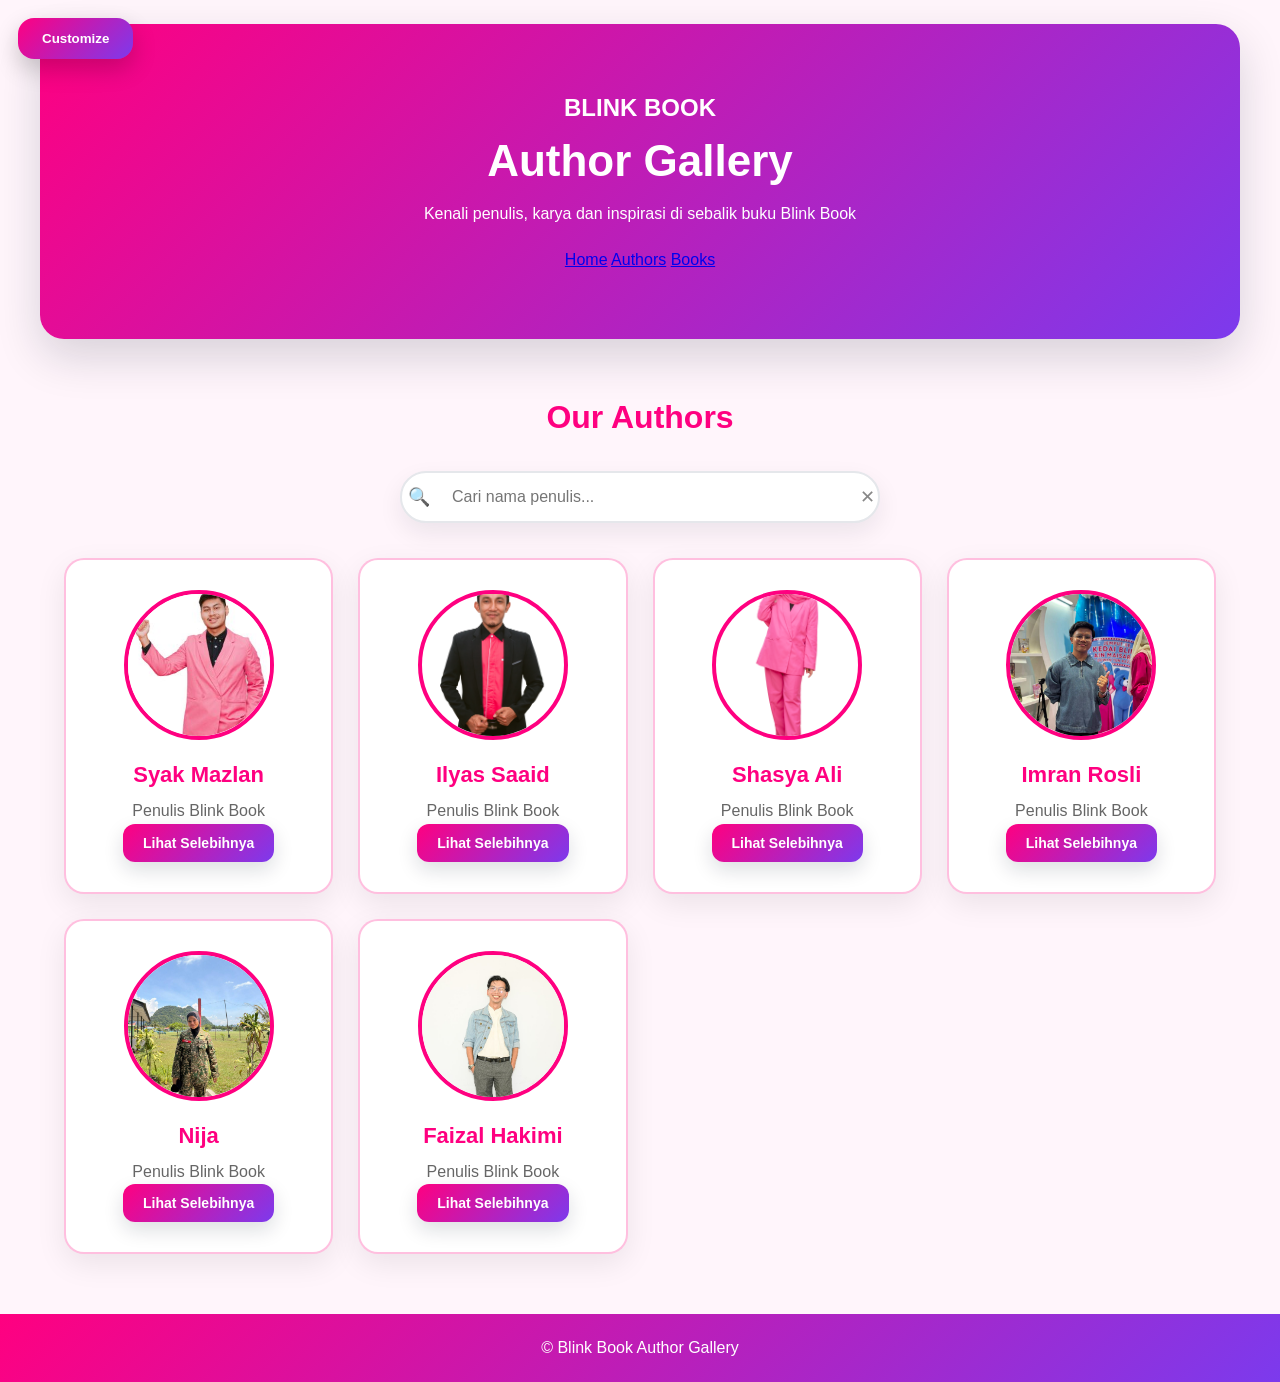
==== index.html @ 7f5381e5 "index.html" ====
<!DOCTYPE html>
<html lang="en">

<head>
<meta charset="UTF-8">
<meta name="viewport" content="width=device-width, initial-scale=1.0">

<title>Blink Book Author Gallery</title>

<link rel="stylesheet" href="style.css">
</head>

<body>

<!-- BUTANG CUSTOMIZE -->
<button class="theme-btn" onclick="openTheme()">
Customize
</button>


<!-- POPUP THEME -->
<div class="theme-overlay" id="themeBox">

    <div class="theme-popup">

        <div class="theme-popup-header">

            <div>
                <h2>Appearance</h2>
                <p>Customize the website theme and background.</p>
            </div>

            <button
                type="button"
                class="popup-close-icon"
                onclick="closeTheme()">
                ×
            </button>

        </div>
<!-- BANNER SETTINGS -->
<div class="theme-section">

    <h3>Banner Settings</h3>

    <label>Website Name</label>
    <input
        type="text"
        id="brandInput"
        placeholder="BLINK BOOK">

    <br><br>

    <label>Main Title</label>
    <input
        type="text"
        id="titleInput"
        placeholder="Author Gallery">

    <br><br>

    <label>Description</label>
    <textarea
        id="descInput"
        rows="3"
        placeholder="Write your description here..."></textarea>

    <br><br>

    <button
        type="button"
        class="primary-action"
        onclick="saveBanner()">
        Save Banner
    </button>

</div>

        <!-- PILIH WARNA -->
        <div class="theme-section">

            <h3>Theme Color</h3>

            <div class="color-list">

                <button
                    type="button"
                    onclick="changeTheme('#ff0080')">
                    Pink
                </button>

                <button
                    type="button"
                    onclick="changeTheme('#7c3aed')">
                    Purple
                </button>

                <button
                    type="button"
                    onclick="changeTheme('#2563eb')">
                    Blue
                </button>

                <button
                    type="button"
                    onclick="changeTheme('#10b981')">
                    Green
                </button>

                <button
                    type="button"
                    onclick="changeTheme('#f59e0b')">
                    Orange
                </button>

            </div>

        </div>


        <!-- CUSTOM COLOR -->
        <div class="theme-section">

            <h3>Custom Color</h3>

            <input
                type="color"
                value="#ff0080"
                onchange="changeTheme(this.value)">

        </div>


        <!-- BACKGROUND IMAGE -->
        <div class="theme-section">

            <h3>Background Image</h3>

            <label class="upload-btn">

                Choose Image

                <input
                    type="file"
                    id="bgUpload"
                    accept="image/*"
                    onchange="previewBackground(event)"
                    hidden>

            </label>

            <div id="previewBox">
                No image selected
            </div>

        </div>

<!-- BANNER BACKGROUND -->
<div class="theme-section">

    <h3>Banner Background</h3>

    <label class="upload-btn">

        Choose Banner Image

        <input
            type="file"
            id="bannerImageInput"
            accept="image/*"
            hidden>

    </label>

    <div id="bannerPreview">
        No banner selected
    </div>

</div>
        <!-- BUTANG RESET DAN APPLY -->
        <div class="theme-actions">

            <button
                type="button"
                class="secondary-action"
                onclick="removeBackground()">
                Reset
            </button>

            <button
                type="button"
                class="primary-action"
                onclick="applyBackground()">
                Apply
            </button>

        </div>

    </div>

</div>


<!-- HEADER -->
<header class="header" id="mainBanner">

    <h2 id="bannerBrand">BLINK BOOK</h2>

    <h1 id="bannerTitle">Author Gallery</h1>

    <p id="bannerDescription">
        Kenali penulis, karya dan inspirasi di sebalik buku Blink Book
    </p>

    <nav>
        <a href="#">Home</a>
        <a href="#authors">Authors</a>
        <a href="#">Books</a>
    </nav>

</header>


<!-- AUTHORS -->
<section class="container" id="authors">

    <h2>Our Authors</h2>
<div class="search-box">

    <span class="search-icon">🔍</span>

    <input
        type="text"
        id="authorSearch"
        placeholder="Cari nama penulis..."
        onkeyup="searchAuthor()">

    <button
        type="button"
        class="clear-search"
        onclick="clearSearch()">
        ✕
    </button>

</div>

    <div class="author-grid">

       <div class="card">

    <img
        src="images/syak-mazlan.jpg.png"
        alt="Syak Mazlan">

    <h3>Syak Mazlan</h3>

    <p>Penulis Blink Book</p>

    <button
        type="button"
        class="more-btn"
        onclick="openAuthorPopup(
            'Syak Mazlan',
            'Penulis Blink Book dan penulis Siri Bola Hero.',
            'images/syak-mazlan.jpg.png',
            'syak.html'
        )">
        Lihat Selebihnya
    </button>

</div>

       <div class="card">

    <img
        src="images/ilyas-saaid.jpg.png"
        alt="Ilyas Saaid">

    <h3>Ilyas Saaid</h3>

    <p>Penulis Blink Book</p>

    <button
        type="button"
        class="more-btn"
        onclick="openAuthorPopup(
            'Ilyas Saaid',
            'Penulis dan perunding motivasi yang menghasilkan karya berkaitan tokoh Islam dan pembangunan diri.',
            'images/ilyas-saaid.jpg.png',
            'ilyas.html'
        )">
        Lihat Selebihnya
    </button>

</div>

       <div class="card">

    <img
        src="images/shasya-ali.jpg.png"
        alt="Shasya Ali">

    <h3>Shasya Ali</h3>

    <p>Penulis Blink Book</p>

    <button
        type="button"
        class="more-btn"
        onclick="openAuthorPopup(
            'Shasya Ali',
            'Penulis dan penceramah motivasi yang dikenali melalui Siri Fail Juvana.',
            'images/shasya-ali.jpg.png',
            'shasya.html'
        )">
        Lihat Selebihnya
    </button>

</div>


        <div class="card">

    <img
        src="images/imran-rosli.jpg.jpg"
        alt="Imran Rosli">

    <h3>Imran Rosli</h3>

    <p>Penulis Blink Book</p>

    <button
        type="button"
        class="more-btn"
        onclick="openAuthorPopup(
            'Imran Rosli',
            'Penulis berlatarkan pengajian agama dan menghasilkan karya Fakta Wah Nabi-Nabi.',
            'images/imran-rosli.jpg.jpg',
            'imran.html'
        )">
        Lihat Selebihnya
    </button>

</div>


       <div class="card">

    <img
        src="images/Nija.jpg.jpg"
        alt="Nija">

    <h3>Nija</h3>

    <p>Penulis Blink Book</p>

    <button
        type="button"
        class="more-btn"
        onclick="openAuthorPopup(
            'Nija',
            'Penulis Blink Book dengan latar pendidikan dalam bidang logistik.',
            'images/Nija.jpg.jpg',
            'nija.html'
        )">
        Lihat Selebihnya
    </button>

</div>


       <div class="card">

    <img
        src="images/faizal-Hakimi.jpg.jpg"
        alt="Faizal Hakimi">

    <h3>Faizal Hakimi</h3>

    <p>Penulis Blink Book</p>

    <button
        type="button"
        class="more-btn"
        onclick="openAuthorPopup(
            'Faizal Hakimi',
            'Penulis yang memberi fokus kepada kesihatan mental, motivasi dan pembangunan remaja.',
            'images/faizal-Hakimi.jpg.jpg',
            'faizal.html'
        )">
        Lihat Selebihnya
    </button>

</div>

    </div>

</section>

    <!-- AUTHOR POPUP -->
<div class="author-popup-overlay" id="authorPopup">

    <div class="author-popup">

        <button
            type="button"
            class="author-popup-close"
            onclick="closeAuthorPopup()">
            ×
        </button>

        <img id="popupAuthorImage" src="" alt="Author">

        <h2 id="popupAuthorName"></h2>

        <p id="popupAuthorDescription"></p>

        <a id="popupAuthorLink" href="#">
            Lihat Profil Penuh
        </a>

    </div>

</div>

<!-- FOOTER -->
<footer>

    <p>© Blink Book Author Gallery</p>

</footer>


<script src="theme.js"></script>

</body>
</html>
---- style.css ----
:root{
    --theme-color:#ff0080;
    --theme-second:#7c3aed;
    --theme-soft:#fff5fb;
}

*{
    margin:0;
    padding:0;
    box-sizing:border-box;
    font-family:Arial, Helvetica, sans-serif;
}

body{
    background:var(--theme-soft);
    color:#333;
    min-height:100vh;
}

/* =========================
HEADER
========================= */

.header{
    width:calc(100% - 48px);
    max-width:1200px;
    margin:24px auto 0;

    background:linear-gradient(
        135deg,
        var(--theme-color),
        var(--theme-second)
    );

    color:white;
    text-align:center;
    padding:60px 20px;

    border-radius:24px;
    overflow:hidden;
    box-shadow:0 18px 45px rgba(15,23,42,.16);
}

/* =========================
MAIN CONTENT
========================= */

.container{
    width:90%;
    max-width:1200px;
    margin:60px auto;
}

.container h2{
    text-align:center;
    margin-bottom:35px;
    color:var(--theme-color);
    font-size:32px;
}

/* =========================
AUTHOR GRID
========================= */

.author-grid{
    display:grid;
    grid-template-columns:repeat(auto-fit,minmax(250px,1fr));
    gap:25px;
}

.card{
    display:block;
    background:white;
    padding:30px;
    border-radius:20px;
    text-align:center;
    text-decoration:none;
    color:#333;
    border:2px solid rgba(255,0,128,.25);
    box-shadow:0 10px 30px rgba(0,0,0,.08);
    transition:.3s;
}

.card:hover{
    transform:translateY(-8px);
    border-color:var(--theme-color);
    box-shadow:0 18px 40px rgba(0,0,0,.14);
}

.card img{
    width:150px;
    height:150px;
    object-fit:cover;
    border-radius:50%;
    border:4px solid var(--theme-color);
    margin-bottom:18px;
}

.card h3{
    color:var(--theme-color);
    margin-bottom:10px;
    font-size:22px;
}

.card p{
    color:#666;
    line-height:1.6;
}

/* =========================
PROFILE PAGE
========================= */

.profile{
    width:90%;
    max-width:900px;
    margin:60px auto;
    background:white;
    padding:40px;
    border-radius:24px;
    box-shadow:0 15px 45px rgba(0,0,0,.1);
    text-align:center;
}

.profile img{
    width:220px;
    height:220px;
    object-fit:cover;
    border-radius:50%;
    border:6px solid var(--theme-color);
    margin-bottom:25px;
}

.profile h2{
    color:var(--theme-color);
    font-size:36px;
    margin-bottom:20px;
}

.profile h3{
    color:var(--theme-color);
    margin-top:30px;
    margin-bottom:15px;
}

.profile p{
    font-size:18px;
    line-height:1.8;
    margin-bottom:20px;
    text-align:justify;
}

.profile ul{
    list-style:none;
    padding:0;
}

.profile ul li{
    background:#fff0f7;
    margin:10px auto;
    padding:14px;
    border-radius:12px;
    max-width:600px;
}

/* =========================
MODERN BUTTONS
========================= */

.btn,
.edit-bio,
.edit-btn{
    display:inline-flex;
    align-items:center;
    justify-content:center;
    gap:10px;
    background:linear-gradient(
        135deg,
        var(--theme-color),
        var(--theme-second)
    );
    color:white;
    border:none;
    padding:14px 32px;
    border-radius:18px;
    font-size:16px;
    font-weight:700;
    text-decoration:none;
    cursor:pointer;
    box-shadow:0 10px 25px rgba(124,58,237,.3);
    transition:.3s;
}

.btn:hover,
.edit-bio:hover,
.edit-btn:hover{
    transform:translateY(-4px);
    box-shadow:0 16px 35px rgba(124,58,237,.4);
}

.edit-btn input{
    display:none;
}

/* =========================
THEME BUTTON
========================= */

.theme-btn{
    position:fixed;
    top:18px;
    left:18px;
    z-index:1000;
    display:inline-flex;
    align-items:center;
    justify-content:center;
    gap:8px;
    background:linear-gradient(
        135deg,
        var(--theme-color),
        var(--theme-second)
    );
    color:white;
    border:none;
    padding:13px 24px;
    border-radius:16px;
    font-weight:700;
    cursor:pointer;
    box-shadow:0 10px 25px rgba(0,0,0,.2);
    transition:.3s;
}

.theme-btn:hover{
    transform:translateY(-3px);
}

/* =========================
THEME OVERLAY
========================= */

.theme-overlay{
    position:fixed;
    inset:0;
    background:rgba(15,23,42,.62);
    backdrop-filter:blur(10px);
    display:none;
    align-items:center;
    justify-content:center;
    padding:20px;
    z-index:9999;
}

/* =========================
THEME POPUP
========================= */

.theme-popup{
    width:100%;
    max-width:450px;
    max-height:85vh;
    overflow-y:auto;
    padding:0;
    border-radius:20px;
    background:#ffffff;
    border:none;
    box-shadow:0 20px 60px rgba(15,23,42,.18);
    text-align:left;
    animation:themeShow .25s ease;
}

@keyframes themeShow{
    from{
        transform:translateY(20px) scale(.96);
        opacity:0;
    }

    to{
        transform:translateY(0) scale(1);
        opacity:1;
    }
}

.theme-popup h2{
    font-size:26px;
    color:#111827;
    margin-bottom:8px;
}

.theme-popup h3{
    font-size:14px;
    color:#6b7280;
    margin-top:28px;
    margin-bottom:12px;
    text-transform:uppercase;
    letter-spacing:1px;
}

/* =========================
COLOR OPTIONS
========================= */

.color-list{
    display:grid;
    grid-template-columns:repeat(2,minmax(0,1fr));
    gap:10px;
    margin-top:16px;
}

.color-list button{
    display:flex;
    align-items:center;
    justify-content:center;
    min-height:46px;
    padding:10px;
    border:1px solid #e5e7eb;
    border-radius:12px;
    background:#ffffff;
    color:#374151;
    font-size:14px;
    font-weight:600;
    cursor:pointer;
    transition:all .25s ease;
}

.color-list button:hover{
    transform:translateY(-2px);
    border-color:var(--theme-color);
    box-shadow:0 10px 24px rgba(0,0,0,.10);
}

.color-list button:active{
    transform:scale(.98);
}

.color-list button:hover{
    transform:translateY(-3px);
    border-color:var(--theme-color);
    box-shadow:0 12px 28px rgba(0,0,0,.12);
}

/* =========================
CUSTOM COLOR
========================= */

.theme-popup input[type="color"]{
    width:100%;
    height:56px;
    padding:5px;
    border:1px solid #e5e7eb;
    border-radius:14px;
    background:white;
    cursor:pointer;
}

/* =========================
CLOSE BUTTON
========================= */

.close-theme{
    width:100%;
    margin-top:26px;
    padding:14px 20px;
    border:none;
    border-radius:14px;
    background:#111827;
    color:white;
    font-size:15px;
    font-weight:700;
    cursor:pointer;
    transition:.25s;
}

.close-theme:hover{
    background:#000;
    transform:translateY(-2px);
}

/* =========================
FOOTER
========================= */

footer{
    background:linear-gradient(
        135deg,
        var(--theme-color),
        var(--theme-second)
    );
    color:white;
    text-align:center;
    padding:25px;
    margin-top:60px;
}

/* =========================
PHONE VIEW
========================= */

@media(max-width:768px){

    .header{
        padding:80px 20px 45px;
    }

    .header h1{
        font-size:32px;
    }

    .header p{
        font-size:16px;
    }

    .container{
        margin:40px auto;
    }

    .author-grid{
        grid-template-columns:1fr;
    }

    .profile{
        padding:25px;
    }

    .profile img{
        width:170px;
        height:170px;
    }

    .theme-popup{
        padding:28px 22px;
    }

    .color-list{
        grid-template-columns:1fr;
    }

    .theme-btn{
        top:12px;
        left:12px;
        padding:11px 18px;
    }
}

/* =========================
APPEARANCE POPUP DETAILS
========================= */

.theme-subtitle{
    margin-top:-14px;
    margin-bottom:24px;
    color:#6b7280;
    font-size:14px;
    line-height:1.6;
}

.theme-popup hr{
    border:none;
    border-top:1px solid #e5e7eb;
    margin:24px 0;
}

.upload-btn{
    display:flex;
    align-items:center;
    justify-content:center;
    width:100%;
    min-height:54px;
    border:1px dashed #cbd5e1;
    border-radius:14px;
    background:#f8fafc;
    color:#1f2937;
    font-weight:700;
    cursor:pointer;
    transition:.25s;
}

.upload-btn:hover{
    border-color:var(--theme-color);
    background:#ffffff;
    transform:translateY(-2px);
}

#previewBox{
    display:flex;
    align-items:center;
    justify-content:center;
    width:100%;
    min-height:120px;
    margin-top:14px;
    padding:14px;
    border:1px solid #e5e7eb;
    border-radius:14px;
    background:#f8fafc;
    color:#6b7280;
    font-size:14px;
    text-align:center;
    background-size:cover;
    background-position:center;
    background-repeat:no-repeat;
}

.apply-btn{
    width:100%;
    margin-top:16px;
    padding:14px 20px;
    border:none;
    border-radius:14px;
    background:linear-gradient(
        135deg,
        var(--theme-color),
        var(--theme-second)
    );
    color:white;
    font-size:15px;
    font-weight:700;
    cursor:pointer;
    transition:.25s;
}

.apply-btn:hover{
    transform:translateY(-2px);
    box-shadow:0 10px 24px rgba(0,0,0,.15);
}
/* =========================
PROFESSIONAL APPEARANCE POPUP
========================= */

.theme-popup{
    width:min(520px, 92vw);
    max-height:88vh;
    overflow-y:auto;
    padding:0;
    border-radius:22px;
    background:#ffffff;
    text-align:left;
    box-shadow:0 30px 90px rgba(15,23,42,.28);
    animation:themeShow .25s ease;
}

.theme-popup-header{
    display:flex;
    justify-content:space-between;
    align-items:center;
    padding:20px 22px;
    border-bottom:1px solid #f1f5f9;
    background:#ffffff;
    position:sticky;
    top:0;
    z-index:10;
}

.theme-popup-header h2{
    margin:0;
    font-size:22px;
    font-weight:700;
    color:#111827;
}

.theme-popup-header p{
    margin-top:4px;
    color:#6b7280;
    font-size:13px;
    line-height:1.4;
}
.popup-close-icon{
    width:38px;
    height:38px;
    flex-shrink:0;
    border:1px solid #e5e7eb;
    border-radius:12px;
    background:#ffffff;
    color:#374151;
    font-size:25px;
    line-height:1;
    cursor:pointer;
    transition:.2s;
}

.popup-close-icon:hover{
    background:#f3f4f6;
    color:#111827;
}

.theme-section{
    padding:18px 22px;
    border-bottom:1px solid #eef2f7;
}

.theme-section h3{
    margin:0 0 14px;
    color:#374151;
    font-size:13px;
    font-weight:800;
    text-transform:uppercase;
    letter-spacing:.8px;
}

.color-list{
    display:grid;
    grid-template-columns:repeat(3,1fr);
    gap:10px;
    margin:0;
}

.color-list button{
    min-height:46px;
    padding:10px 12px;
    border:1px solid #e5e7eb;
    border-radius:12px;
    background:#ffffff;
    color:#374151;
    font-size:14px;
    font-weight:700;
    cursor:pointer;
    box-shadow:none;
    transition:.2s;
}

.color-list button:hover{
    transform:none;
    border-color:var(--theme-color);
    background:#f9fafb;
    box-shadow:0 6px 18px rgba(15,23,42,.08);
}

.theme-popup input[type="color"]{
    width:100%;
    height:48px;
    padding:4px;
    border:1px solid #e5e7eb;
    border-radius:12px;
    background:#ffffff;
    cursor:pointer;
}

.upload-btn{
    display:flex;
    align-items:center;
    justify-content:center;
    width:100%;
    min-height:48px;
    border:1px solid #d1d5db;
    border-radius:12px;
    background:#f9fafb;
    color:#374151;
    font-size:14px;
    font-weight:700;
    cursor:pointer;
    transition:.2s;
}

.upload-btn:hover{
    border-color:var(--theme-color);
    background:#ffffff;
    transform:none;
}

#previewBox{
    display:flex;
    align-items:center;
    justify-content:center;
    min-height:130px;
    margin-top:12px;
    padding:14px;
    border:1px solid #e5e7eb;
    border-radius:14px;
    background:#f8fafc;
    background-position:center;
    background-size:cover;
    background-repeat:no-repeat;
    color:#6b7280;
    font-size:13px;
}

.theme-actions{
    display:flex;
    justify-content:flex-end;
    gap:12px;
    padding:22px 30px 28px;
}

.secondary-action,
.primary-action{
    min-width:110px;
    padding:12px 20px;
    border-radius:12px;
    font-size:14px;
    font-weight:700;
    cursor:pointer;
    transition:.2s;
}

.secondary-action{
    border:1px solid #d1d5db;
    background:#ffffff;
    color:#374151;
}

.primary-action{
    border:none;
    background:linear-gradient(
        135deg,
        var(--theme-color),
        var(--theme-second)
    );
    color:#ffffff;
}

.secondary-action:hover,
.primary-action:hover{
    transform:translateY(-2px);
}

@media(max-width:600px){

    .theme-popup-header,
    .theme-section,
    .theme-actions{
        padding-left:20px;
        padding-right:20px;
    }

    .color-list{
        grid-template-columns:repeat(2,1fr);
    }

    .theme-actions{
        flex-direction:column-reverse;
    }

    .secondary-action,
    .primary-action{
        width:100%;
    }
}

/* POPUP LEBIH KEMAS DAN COMPACT */

#themeBox .theme-popup{
    width:100%;
    max-width:430px;
    max-height:82vh;
    border-radius:18px;
    overflow-y:auto;
}

#themeBox .theme-popup-header{
    padding:20px 22px 16px;
}

#themeBox .theme-popup-header h2{
    font-size:20px;
}

#themeBox .theme-popup-header p{
    font-size:13px;
}

#themeBox .theme-section{
    padding:17px 22px;
}

#themeBox .theme-section h3{
    margin-bottom:10px;
    font-size:12px;
}

#themeBox .color-list{
    grid-template-columns:repeat(3, 1fr);
    gap:8px;
}

#themeBox .color-list button{
    min-height:40px;
    padding:8px;
    font-size:13px;
    border-radius:9px;
}

#themeBox input[type="color"]{
    height:42px;
}

#themeBox .upload-btn{
    min-height:42px;
    font-size:13px;
    border-radius:9px;
}

#themeBox #previewBox{
    min-height:95px;
    margin-top:10px;
    border-radius:10px;
}

#themeBox .theme-actions{
    padding:16px 22px 20px;
}

#themeBox .secondary-action,
#themeBox .primary-action{
    min-width:90px;
    padding:10px 17px;
    font-size:13px;
    border-radius:9px;
}

#themeBox .popup-close-icon{
    width:34px;
    height:34px;
    font-size:21px;
}

@media(max-width:500px){

    #themeBox .theme-popup{
        max-width:360px;
    }

    #themeBox .color-list{
        grid-template-columns:repeat(2, 1fr);
    }
}

/* =====================================
CUSTOMIZE POPUP — PREMIUM VERSION
===================================== */

#themeBox{
    display:none;
    position:fixed;
    inset:0;
    z-index:99999;
    padding:18px;
    background:rgba(15,23,42,.62);
    backdrop-filter:blur(8px);
    align-items:center;
    justify-content:center;
    overflow:auto;
}

#themeBox .theme-popup{
    width:100%;
    max-width:440px;
    max-height:88vh;
    padding:0;
    overflow-y:auto;
    overflow-x:hidden;
    border:none;
    border-radius:20px;
    background:#ffffff;
    box-shadow:0 28px 80px rgba(15,23,42,.28);
    animation:themeShow .22s ease;
}

/* HEADER POPUP */

#themeBox .theme-popup-header{
    position:sticky;
    top:0;
    z-index:10;
    display:flex;
    align-items:center;
    justify-content:space-between;
    gap:16px;
    padding:19px 21px;
    border-bottom:1px solid #edf0f4;
    background:rgba(255,255,255,.96);
    backdrop-filter:blur(12px);
}

#themeBox .theme-popup-header h2{
    margin:0 0 4px;
    color:#111827;
    font-size:20px;
    font-weight:800;
    letter-spacing:-.3px;
}

#themeBox .theme-popup-header p{
    margin:0;
    color:#6b7280;
    font-size:12px;
    line-height:1.45;
}

#themeBox .popup-close-icon{
    display:flex;
    align-items:center;
    justify-content:center;
    flex-shrink:0;
    width:34px;
    height:34px;
    padding:0;
    border:1px solid #e5e7eb;
    border-radius:10px;
    background:#ffffff;
    color:#4b5563;
    font-size:22px;
    font-weight:400;
    cursor:pointer;
    box-shadow:none;
    transition:.2s;
}

#themeBox .popup-close-icon:hover{
    border-color:#cbd5e1;
    background:#f8fafc;
    color:#111827;
    transform:none;
}

/* SECTIONS */

#themeBox .theme-section{
    padding:18px 21px;
    border-bottom:1px solid #edf0f4;
}

#themeBox .theme-section h3{
    margin:0 0 13px;
    color:#111827;
    font-size:12px;
    font-weight:800;
    letter-spacing:.65px;
    text-transform:uppercase;
}

#themeBox .theme-section label{
    display:block;
    margin-bottom:7px;
    color:#374151;
    font-size:12px;
    font-weight:700;
}

/* INPUT DAN TEXTAREA */

#themeBox .theme-section input[type="text"],
#themeBox .theme-section textarea{
    width:100%;
    padding:11px 13px;
    border:1px solid #dfe3e8;
    border-radius:10px;
    outline:none;
    background:#f8fafc;
    color:#111827;
    font-family:inherit;
    font-size:13px;
    line-height:1.5;
    transition:.2s;
}

#themeBox .theme-section textarea{
    min-height:78px;
    resize:vertical;
}

#themeBox .theme-section input[type="text"]:focus,
#themeBox .theme-section textarea:focus{
    border-color:var(--theme-color);
    background:#ffffff;
    box-shadow:0 0 0 3px rgba(124,58,237,.10);
}

/* PILIHAN WARNA */

#themeBox .color-list{
    display:grid;
    grid-template-columns:repeat(2,minmax(0,1fr));
    gap:9px;
    margin-top:0;
}

#themeBox .color-list button{
    display:flex;
    align-items:center;
    justify-content:center;
    min-height:42px;
    margin:0;
    padding:9px 10px;
    border:1px solid #e2e6eb;
    border-radius:10px;
    background:#ffffff;
    color:#374151;
    font-size:13px;
    font-weight:700;
    cursor:pointer;
    box-shadow:none;
    transition:.2s;
}

#themeBox .color-list button:hover{
    border-color:var(--theme-color);
    background:#f8fafc;
    box-shadow:0 7px 18px rgba(15,23,42,.08);
    transform:translateY(-1px);
}

#themeBox input[type="color"]{
    display:block;
    width:100%;
    height:42px;
    padding:4px;
    border:1px solid #dfe3e8;
    border-radius:10px;
    background:#ffffff;
    cursor:pointer;
}

/* UPLOAD BACKGROUND */

#themeBox .upload-btn{
    display:flex;
    align-items:center;
    justify-content:center;
    width:100%;
    min-height:43px;
    padding:10px;
    border:1px dashed #cbd5e1;
    border-radius:10px;
    background:#f8fafc;
    color:#374151;
    font-size:13px;
    font-weight:700;
    cursor:pointer;
    transition:.2s;
}

#themeBox .upload-btn:hover{
    border-color:var(--theme-color);
    background:#ffffff;
    transform:none;
}

#themeBox #previewBox{
    display:flex;
    align-items:center;
    justify-content:center;
    width:100%;
    min-height:92px;
    margin-top:10px;
    padding:12px;
    overflow:hidden;
    border:1px solid #e5e7eb;
    border-radius:10px;
    background-color:#f8fafc;
    background-position:center;
    background-size:cover;
    background-repeat:no-repeat;
    color:#6b7280;
    font-size:12px;
}

/* BUTTON */

#themeBox .primary-action,
#themeBox .secondary-action{
    min-height:40px;
    margin:0;
    padding:10px 16px;
    border-radius:10px;
    font-size:13px;
    font-weight:750;
    cursor:pointer;
    transition:.2s;
}

#themeBox .primary-action{
    border:none;
    background:linear-gradient(
        135deg,
        var(--theme-color),
        var(--theme-second)
    );
    color:#ffffff;
    box-shadow:0 7px 18px rgba(15,23,42,.12);
}

#themeBox .secondary-action{
    border:1px solid #d9dee5;
    background:#ffffff;
    color:#374151;
}

#themeBox .primary-action:hover,
#themeBox .secondary-action:hover{
    transform:translateY(-1px);
}

/* SAVE BANNER BUTTON */

#themeBox .theme-section > .primary-action{
    width:100%;
    margin-top:3px;
}

/* FOOTER ACTIONS */

#themeBox .theme-actions{
    position:sticky;
    bottom:0;
    display:flex;
    justify-content:flex-end;
    gap:9px;
    padding:15px 21px 18px;
    border-top:1px solid #edf0f4;
    background:rgba(255,255,255,.96);
    backdrop-filter:blur(12px);
}

/* SCROLLBAR */

#themeBox .theme-popup::-webkit-scrollbar{
    width:6px;
}

#themeBox .theme-popup::-webkit-scrollbar-track{
    background:transparent;
}

#themeBox .theme-popup::-webkit-scrollbar-thumb{
    border-radius:20px;
    background:#cbd5e1;
}

/* ANIMATION */

@keyframes themeShow{
    from{
        opacity:0;
        transform:translateY(12px) scale(.98);
    }

    to{
        opacity:1;
        transform:translateY(0) scale(1);
    }
}

/* MOBILE */

@media(max-width:520px){

    #themeBox{
        padding:10px;
        align-items:flex-start;
    }

    #themeBox .theme-popup{
        max-width:100%;
        max-height:calc(100vh - 20px);
        border-radius:16px;
    }

    #themeBox .color-list{
        grid-template-columns:repeat(2,minmax(0,1fr));
    }

    #themeBox .theme-actions{
        flex-direction:column-reverse;
    }

    #themeBox .theme-actions button{
        width:100%;
    }
}

/* BANNER MODERN ROUNDED */

.header{
    width:calc(100% - 40px);
    max-width:1200px;
    margin:24px auto 0;
    padding:70px 30px;
    border-radius:24px;
    overflow:hidden;
    box-shadow:0 18px 45px rgba(15,23,42,.16);
}

.header h1{
    font-size:44px;
    margin:14px 0;
}

.header p{
    max-width:700px;
    margin:0 auto 24px;
    line-height:1.7;
}

@media(max-width:700px){

    .header{
        width:calc(100% - 24px);
        margin-top:12px;
        padding:50px 20px;
        border-radius:18px;
    }

    .header h1{
        font-size:34px;
    }
}
/* FORCE BANNER ROUNDED */

body .header{
    width:calc(100% - 48px) !important;
    max-width:1200px !important;
    margin:24px auto 0 !important;
    padding:70px 30px !important;
    border-radius:24px !important;
    overflow:hidden !important;
    box-shadow:0 18px 45px rgba(15,23,42,.16) !important;
}

body .header h1{
    font-size:44px !important;
    margin:14px 0 !important;
}

body .header p{
    max-width:700px !important;
    margin:0 auto 24px !important;
    line-height:1.7 !important;
}

@media(max-width:700px){

    body .header{
        width:calc(100% - 24px) !important;
        margin-top:12px !important;
        padding:50px 20px !important;
        border-radius:18px !important;
    }

    body .header h1{
        font-size:34px !important;
    }
}
@media(max-width:700px){

    .header{
        width:calc(100% - 24px);
        margin-top:12px;
        padding:48px 18px;
        border-radius:18px;
    }

}
/* BANNER IMAGE PREVIEW */

#bannerPreview{
    width:100%;
    height:120px;
    margin-top:12px;
    border:1px solid #e5e7eb;
    border-radius:12px;
    background:#f8fafc;
    background-size:cover;
    background-position:center;
    background-repeat:no-repeat;
    display:flex;
    align-items:center;
    justify-content:center;
    color:#6b7280;
    font-size:12px;
    overflow:hidden;
}
/* =========================
AUTHOR POPUP
========================= */

.author-popup-overlay{
    display:none;
    position:fixed;
    inset:0;
    z-index:9999;
    padding:18px;
    background:rgba(15,23,42,.58);
    backdrop-filter:blur(7px);
    align-items:center;
    justify-content:center;
}

.author-popup{
    position:relative;
    width:100%;
    max-width:390px;
    padding:30px 25px 25px;
    border-radius:22px;
    background:#ffffff;
    text-align:center;
    box-shadow:0 25px 70px rgba(15,23,42,.28);
    animation:authorPopupShow .25s ease;
}

.author-popup-close{
    position:absolute;
    top:13px;
    right:13px;
    width:34px;
    height:34px;
    padding:0;
    border:1px solid #e5e7eb;
    border-radius:10px;
    background:#ffffff;
    color:#4b5563;
    font-size:22px;
    cursor:pointer;
}

.author-popup-close:hover{
    background:#f3f4f6;
    color:#111827;
}

.author-popup img{
    width:115px;
    height:115px;
    margin-bottom:17px;
    border:5px solid #ffffff;
    border-radius:50%;
    object-fit:cover;
    box-shadow:0 8px 25px rgba(15,23,42,.18);
}

.author-popup h2{
    margin:0 0 10px;
    color:#111827;
    font-size:25px;
}

.author-popup p{
    margin:0 0 22px;
    color:#6b7280;
    font-size:14px;
    line-height:1.7;
}

.author-popup a,
.more-btn{
    display:inline-flex;
    align-items:center;
    justify-content:center;
    padding:11px 20px;
    border:none;
    border-radius:12px;
    background:linear-gradient(
        135deg,
        var(--theme-color),
        var(--theme-second)
    );
    /* ===== SEARCH BAR ===== */

.search-box{
    position:relative;
    width:100%;
    max-width:600px;
    margin:35px auto;
}

.search-box input{
    width:100%;
    padding:16px 55px;
    border:2px solid #e5e7eb;
    border-radius:50px;
    font-size:17px;
    outline:none;
    box-shadow:0 8px 20px rgba(0,0,0,.08);
}

.search-icon{
    position:absolute;
    left:20px;
    top:50%;
    transform:translateY(-50%);
    font-size:18px;
}

.clear-search{
    position:absolute;
    right:12px;
    top:50%;
    transform:translateY(-50%);

    width:34px;
    height:34px;

    border:none;
    border-radius:50%;

    background:#f3f4f6;
    cursor:pointer;
    font-size:16px;
}

.clear-search:hover{
    background:var(--theme-color);
    color:white;
}
    color:#ffffff;
    text-decoration:none;
    font-family:inherit;
    font-size:14px;
    font-weight:700;
    cursor:pointer;
    box-shadow:0 8px 20px rgba(15,23,42,.14);
    transition:.25s;
}

.author-popup a:hover,
.more-btn:hover{
    transform:translateY(-2px);
    box-shadow:0 12px 25px rgba(15,23,42,.20);
}

@keyframes authorPopupShow{

    from{
        opacity:0;
        transform:translateY(15px) scale(.97);
    }

    to{
        opacity:1;
        transform:translateY(0) scale(1);
    }

}
/* SEARCH BAR */

.search-box{
    display:flex;
    justify-content:center;
    margin:30px 0 40px;
}

.search-box input{
    width:100%;
    max-width:480px;
    padding:15px 22px;
    border:2px solid #e5e7eb;
    border-radius:50px;
    background:white;
    font-size:16px;
    outline:none;
    box-shadow:0 10px 25px rgba(15,23,42,.08);
    transition:.3s;
}

.search-box input:focus{
    border-color:var(--theme-color);
    box-shadow:0 12px 30px rgba(15,23,42,.14);
}
.search-box{

    position:relative;

    display:flex;

    justify-content:center;

    align-items:center;

    max-width:500px;

    margin:35px auto;

}

.search-box input{

    width:100%;

    padding:15px 50px 15px 50px;

    border-radius:50px;

}

.search-icon{

    position:absolute;

    left:18px;

    font-size:18px;

}

.clear-search{

    position:absolute;

    right:15px;

    border:none;

    background:none;

    cursor:pointer;

    font-size:18px;

    color:#888;

}

.clear-search:hover{

    color:var(--theme-color);

}
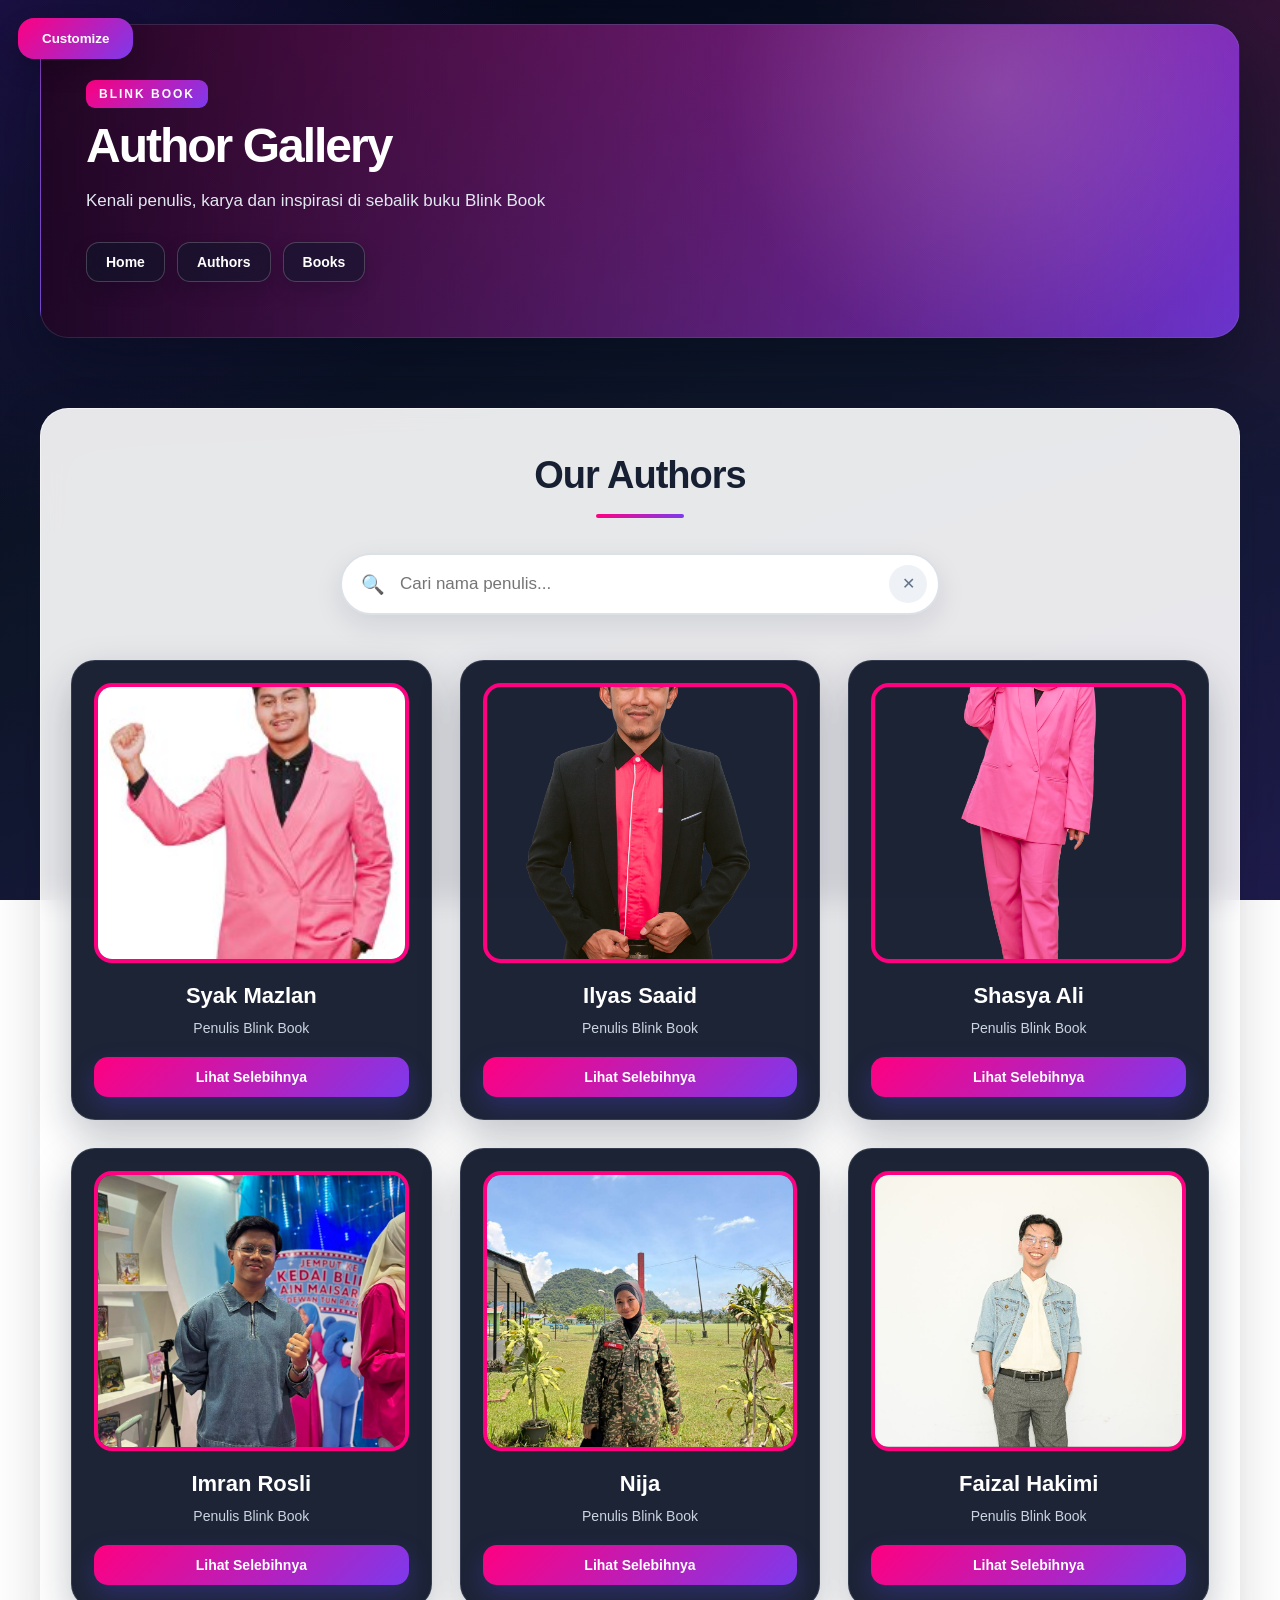
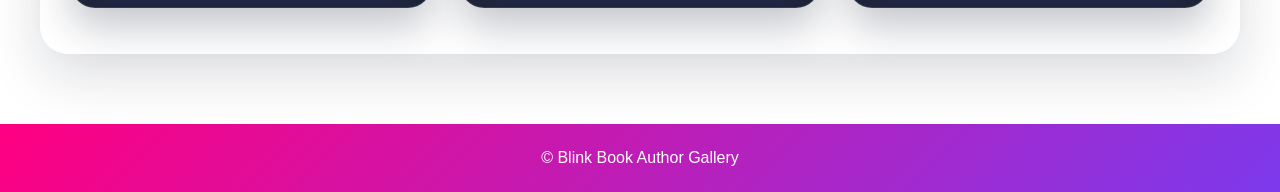
==== commit c8e7e59f: "index.html" ====
--- a/index.html
+++ b/index.html
@@ -431,6 +431,84 @@
 </footer>
 
 
+<script>
+const AUTHOR_API =
+"https://script.google.com/macros/s/AKfycbwXG94LnH_8srGevCU8A42thnM_oRN8QCMwi_e7RZXI9Lt9ZmchPI64t3RzLDdoUIqS/exec";
+
+async function loadAuthorsFromGoogleSheets() {
+    try {
+        const response = await fetch(AUTHOR_API);
+
+        if (!response.ok) {
+            throw new Error("Tidak dapat membaca data Google Sheets.");
+        }
+
+        const authors = await response.json();
+        const cards = document.querySelectorAll(".author-grid .card");
+
+        authors.forEach(author => {
+            const authorName = String(author.NAMA || "").trim().toLowerCase();
+
+            cards.forEach(card => {
+                const cardNameElement = card.querySelector("h3");
+
+                if (!cardNameElement) return;
+
+                const cardName = cardNameElement.textContent.trim().toLowerCase();
+
+                if (cardName === authorName) {
+                    updateAuthorCard(card, author);
+                }
+            });
+        });
+
+    } catch (error) {
+        console.error("Ralat Google Sheets:", error);
+    }
+}
+
+function updateAuthorCard(card, author) {
+    const image = card.querySelector("img");
+    const name = card.querySelector("h3");
+    const role = card.querySelector("p");
+    const button = card.querySelector(".more-btn");
+
+    const authorId = String(author.id || "").trim().toLowerCase();
+    const authorName = String(author.NAMA || "").trim();
+    const authorRole = String(author.PERANAN || "").trim();
+    const authorImage = String(author.GAMBAR || "").trim();
+    const authorBio = String(author.BIODATA || "").trim();
+
+    if (image && authorImage) {
+        image.src = authorImage;
+        image.alt = authorName;
+    }
+
+    if (name && authorName) {
+        name.textContent = authorName;
+    }
+
+    if (role && authorRole) {
+        role.textContent = authorRole;
+    }
+
+    if (button) {
+        const profilePage = authorId + ".html";
+
+        button.onclick = function () {
+            openAuthorPopup(
+                authorName,
+                authorBio,
+                authorImage,
+                profilePage
+            );
+        };
+    }
+}
+
+document.addEventListener("DOMContentLoaded", loadAuthorsFromGoogleSheets);
+</script>
+
 <script src="theme.js"></script>
 
 </body>
--- a/style.css
+++ b/style.css
@@ -8,203 +8,314 @@
     margin:0;
     padding:0;
     box-sizing:border-box;
+}
+
+html{ scroll-behavior:smooth; }
+
+body{
+    min-height:100vh;
     font-family:Arial, Helvetica, sans-serif;
-}
-
-body{
-    background:var(--theme-soft);
-    color:#333;
-    min-height:100vh;
-}
-
-/* =========================
-HEADER
-========================= */
+    color:#f8fafc;
+    background:
+        radial-gradient(circle at top left, rgba(124,58,237,.20), transparent 34%),
+        radial-gradient(circle at top right, rgba(255,22,148,.16), transparent 30%),
+        linear-gradient(160deg,#020617 0%,#0f172a 48%,#1e1b4b 100%);
+    background-attachment:fixed;
+}
 
 .header{
+    position:relative;
     width:calc(100% - 48px);
     max-width:1200px;
+    min-height:280px;
     margin:24px auto 0;
-
-    background:linear-gradient(
-        135deg,
-        var(--theme-color),
-        var(--theme-second)
-    );
-
-    color:white;
+    padding:55px 45px;
+    display:flex;
+    flex-direction:column;
+    justify-content:center;
+    align-items:flex-start;
+    text-align:left;
+    color:#fff;
+    border:1px solid rgba(148,163,184,.18);
+    border-radius:28px;
+    overflow:hidden;
+    background:
+        linear-gradient(90deg,rgba(2,6,23,.88),rgba(15,23,42,.58),rgba(30,27,75,.20)),
+        linear-gradient(135deg,var(--theme-color),var(--theme-second));
+    box-shadow:0 28px 70px rgba(2,6,23,.42);
+}
+
+.header::before{
+    content:"";
+    position:absolute;
+    inset:0;
+    background:radial-gradient(circle at 80% 20%,rgba(255,255,255,.16),transparent 28%);
+    pointer-events:none;
+}
+
+.header > *{ position:relative; z-index:1; }
+
+.header h2{
+    margin:0 0 12px;
+    padding:7px 13px;
+    border-radius:9px;
+    background:linear-gradient(135deg,var(--theme-color),var(--theme-second));
+    color:#fff;
+    font-size:12px;
+    font-weight:800;
+    letter-spacing:2px;
+}
+
+.header h1{
+    margin:0 0 14px;
+    color:#fff;
+    font-size:48px;
+    line-height:1.1;
+    letter-spacing:-2px;
+}
+
+.header p{
+    max-width:650px;
+    margin:0 0 26px;
+    color:#e2e8f0;
+    font-size:17px;
+    line-height:1.7;
+}
+
+.header nav{ display:flex; flex-wrap:wrap; gap:12px; }
+
+.header nav a{
+    margin:0;
+    padding:11px 19px;
+    border:1px solid rgba(255,255,255,.20);
+    border-radius:13px;
+    background:rgba(15,23,42,.58);
+    backdrop-filter:blur(12px);
+    color:#fff;
+    font-size:14px;
+    font-weight:700;
+    text-decoration:none;
+    box-shadow:0 8px 18px rgba(2,6,23,.18);
+    transition:.25s ease;
+}
+
+.header nav a:hover{
+    transform:translateY(-2px);
+    background:linear-gradient(135deg,var(--theme-color),var(--theme-second));
+    border-color:rgba(255,255,255,.32);
+}
+
+.container{
+    width:calc(100% - 48px);
+    max-width:1200px;
+    margin:70px auto;
+    padding:45px 30px;
+    color:#172033;
+    background:rgba(255,255,255,.90);
+    backdrop-filter:blur(14px);
+    border:1px solid rgba(255,255,255,.55);
+    border-radius:28px;
+    box-shadow:0 20px 55px rgba(15,23,42,.15);
+}
+
+.container > h2{
+    margin:0 0 20px;
+    color:#172033;
     text-align:center;
-    padding:60px 20px;
-
-    border-radius:24px;
-    overflow:hidden;
-    box-shadow:0 18px 45px rgba(15,23,42,.16);
-}
-
-/* =========================
-MAIN CONTENT
-========================= */
-
-.container{
-    width:90%;
-    max-width:1200px;
-    margin:60px auto;
-}
-
-.container h2{
-    text-align:center;
-    margin-bottom:35px;
-    color:var(--theme-color);
-    font-size:32px;
-}
-
-/* =========================
-AUTHOR GRID
-========================= */
+    font-size:38px;
+    font-weight:800;
+    letter-spacing:-1px;
+}
+
+.container > h2::after{
+    content:"";
+    display:block;
+    width:88px;
+    height:4px;
+    margin:17px auto 0;
+    border-radius:99px;
+    background:linear-gradient(90deg,var(--theme-color),var(--theme-second));
+}
+
+.search-box{
+    position:relative;
+    display:flex;
+    align-items:center;
+    width:100%;
+    max-width:600px;
+    margin:35px auto 45px;
+}
+
+.search-box input{
+    display:block;
+    width:100%;
+    height:62px;
+    padding:0 58px;
+    border:2px solid #dce1e8;
+    border-radius:999px;
+    outline:none;
+    background:#fff;
+    color:#1f2937;
+    font-family:inherit;
+    font-size:17px;
+    box-shadow:0 10px 28px rgba(15,23,42,.10);
+    transition:.25s ease;
+}
+
+.search-box input:focus{
+    border-color:var(--theme-color);
+    box-shadow:0 12px 30px rgba(15,23,42,.12),0 0 0 4px rgba(124,58,237,.10);
+}
+
+.search-icon{
+    position:absolute;
+    left:21px;
+    top:50%;
+    z-index:3;
+    transform:translateY(-50%);
+    font-size:19px;
+    line-height:1;
+    pointer-events:none;
+}
+
+.clear-search{
+    position:absolute;
+    right:13px;
+    top:50%;
+    z-index:3;
+    transform:translateY(-50%);
+    width:38px;
+    height:38px;
+    padding:0;
+    margin:0;
+    display:flex;
+    align-items:center;
+    justify-content:center;
+    border:none;
+    border-radius:50%;
+    background:#eef1f5;
+    color:#64748b;
+    font-size:16px;
+    cursor:pointer;
+    transition:.2s ease;
+}
+
+.clear-search:hover{ background:var(--theme-color); color:#fff; }
 
 .author-grid{
     display:grid;
-    grid-template-columns:repeat(auto-fit,minmax(250px,1fr));
-    gap:25px;
+    grid-template-columns:repeat(3,minmax(0,1fr));
+    gap:28px;
+    align-items:stretch;
 }
 
 .card{
+    width:100%;
+    padding:22px;
+    overflow:hidden;
+    display:flex;
+    flex-direction:column;
+    align-items:center;
+    background:rgba(15,23,42,.94);
+    color:#fff;
+    text-align:center;
+    border:1px solid rgba(148,163,184,.20);
+    border-radius:24px;
+    box-shadow:0 18px 40px rgba(15,23,42,.25);
+    transition:.3s ease;
+}
+
+.card:hover{
+    transform:translateY(-6px);
+    border-color:var(--theme-color);
+    box-shadow:0 25px 50px rgba(15,23,42,.35);
+}
+
+.card img{
+    width:100%;
+    height:280px;
     display:block;
-    background:white;
-    padding:30px;
-    border-radius:20px;
-    text-align:center;
-    text-decoration:none;
-    color:#333;
-    border:2px solid rgba(255,0,128,.25);
-    box-shadow:0 10px 30px rgba(0,0,0,.08);
-    transition:.3s;
-}
-
-.card:hover{
-    transform:translateY(-8px);
-    border-color:var(--theme-color);
-    box-shadow:0 18px 40px rgba(0,0,0,.14);
-}
-
-.card img{
-    width:150px;
-    height:150px;
     object-fit:cover;
-    border-radius:50%;
+    margin:0 0 20px;
     border:4px solid var(--theme-color);
-    margin-bottom:18px;
-}
-
-.card h3{
-    color:var(--theme-color);
-    margin-bottom:10px;
-    font-size:22px;
-}
-
-.card p{
-    color:#666;
-    line-height:1.6;
-}
-
-/* =========================
-PROFILE PAGE
-========================= */
+    border-radius:18px;
+}
+
+.card h3{ margin:0 0 8px; color:#fff; font-size:22px; }
+.card p{ margin:0; color:#cbd5e1; font-size:14px; line-height:1.6; }
+
+.more-btn{
+    width:100%;
+    margin-top:18px;
+    padding:12px 18px;
+    border:none;
+    border-radius:14px;
+    background:linear-gradient(135deg,var(--theme-color),var(--theme-second));
+    color:#fff;
+    font-family:inherit;
+    font-size:14px;
+    font-weight:700;
+    cursor:pointer;
+    box-shadow:0 10px 24px rgba(79,70,229,.28);
+    transition:.25s ease;
+}
+
+.more-btn:hover{
+    transform:translateY(-2px);
+    box-shadow:0 14px 30px rgba(79,70,229,.38);
+}
 
 .profile{
-    width:90%;
+    width:calc(100% - 48px);
     max-width:900px;
     margin:60px auto;
-    background:white;
     padding:40px;
+    background:#fff;
+    color:#1f2937;
+    text-align:center;
     border-radius:24px;
-    box-shadow:0 15px 45px rgba(0,0,0,.1);
-    text-align:center;
+    box-shadow:0 15px 45px rgba(0,0,0,.12);
 }
 
 .profile img{
     width:220px;
     height:220px;
     object-fit:cover;
+    margin-bottom:25px;
+    border:6px solid var(--theme-color);
     border-radius:50%;
-    border:6px solid var(--theme-color);
-    margin-bottom:25px;
-}
-
-.profile h2{
-    color:var(--theme-color);
-    font-size:36px;
-    margin-bottom:20px;
-}
-
-.profile h3{
-    color:var(--theme-color);
-    margin-top:30px;
-    margin-bottom:15px;
-}
-
-.profile p{
-    font-size:18px;
-    line-height:1.8;
-    margin-bottom:20px;
-    text-align:justify;
-}
-
-.profile ul{
-    list-style:none;
-    padding:0;
-}
-
-.profile ul li{
-    background:#fff0f7;
-    margin:10px auto;
-    padding:14px;
-    border-radius:12px;
-    max-width:600px;
-}
-
-/* =========================
-MODERN BUTTONS
-========================= */
-
-.btn,
-.edit-bio,
-.edit-btn{
+}
+
+.profile h2{ margin-bottom:20px; color:var(--theme-color); font-size:36px; }
+.profile h3{ margin:30px 0 15px; color:var(--theme-color); }
+.profile p{ margin-bottom:20px; font-size:18px; line-height:1.8; text-align:justify; }
+.profile ul{ padding:0; list-style:none; }
+.profile ul li{ max-width:600px; margin:10px auto; padding:14px; border-radius:12px; background:#fff0f7; }
+
+.btn,.edit-bio,.edit-btn{
     display:inline-flex;
     align-items:center;
     justify-content:center;
     gap:10px;
-    background:linear-gradient(
-        135deg,
-        var(--theme-color),
-        var(--theme-second)
-    );
-    color:white;
+    padding:14px 32px;
     border:none;
-    padding:14px 32px;
     border-radius:18px;
+    background:linear-gradient(135deg,var(--theme-color),var(--theme-second));
+    color:#fff;
     font-size:16px;
     font-weight:700;
     text-decoration:none;
     cursor:pointer;
-    box-shadow:0 10px 25px rgba(124,58,237,.3);
-    transition:.3s;
-}
-
-.btn:hover,
-.edit-bio:hover,
-.edit-btn:hover{
+    box-shadow:0 10px 25px rgba(124,58,237,.30);
+    transition:.3s ease;
+}
+
+.btn:hover,.edit-bio:hover,.edit-btn:hover{
     transform:translateY(-4px);
-    box-shadow:0 16px 35px rgba(124,58,237,.4);
-}
-
-.edit-btn input{
-    display:none;
-}
-
-/* =========================
-THEME BUTTON
-========================= */
+    box-shadow:0 16px 35px rgba(124,58,237,.40);
+}
+
+.edit-btn input{ display:none; }
 
 .theme-btn{
     position:fixed;
@@ -215,631 +326,33 @@
     align-items:center;
     justify-content:center;
     gap:8px;
-    background:linear-gradient(
-        135deg,
-        var(--theme-color),
-        var(--theme-second)
-    );
-    color:white;
+    padding:13px 24px;
     border:none;
-    padding:13px 24px;
     border-radius:16px;
-    font-weight:700;
-    cursor:pointer;
-    box-shadow:0 10px 25px rgba(0,0,0,.2);
-    transition:.3s;
-}
-
-.theme-btn:hover{
-    transform:translateY(-3px);
-}
-
-/* =========================
-THEME OVERLAY
-========================= */
-
-.theme-overlay{
-    position:fixed;
-    inset:0;
-    background:rgba(15,23,42,.62);
-    backdrop-filter:blur(10px);
-    display:none;
-    align-items:center;
-    justify-content:center;
-    padding:20px;
-    z-index:9999;
-}
-
-/* =========================
-THEME POPUP
-========================= */
-
-.theme-popup{
-    width:100%;
-    max-width:450px;
-    max-height:85vh;
-    overflow-y:auto;
-    padding:0;
-    border-radius:20px;
-    background:#ffffff;
-    border:none;
-    box-shadow:0 20px 60px rgba(15,23,42,.18);
-    text-align:left;
-    animation:themeShow .25s ease;
-}
-
-@keyframes themeShow{
-    from{
-        transform:translateY(20px) scale(.96);
-        opacity:0;
-    }
-
-    to{
-        transform:translateY(0) scale(1);
-        opacity:1;
-    }
-}
-
-.theme-popup h2{
-    font-size:26px;
-    color:#111827;
-    margin-bottom:8px;
-}
-
-.theme-popup h3{
-    font-size:14px;
-    color:#6b7280;
-    margin-top:28px;
-    margin-bottom:12px;
-    text-transform:uppercase;
-    letter-spacing:1px;
-}
-
-/* =========================
-COLOR OPTIONS
-========================= */
-
-.color-list{
-    display:grid;
-    grid-template-columns:repeat(2,minmax(0,1fr));
-    gap:10px;
-    margin-top:16px;
-}
-
-.color-list button{
-    display:flex;
-    align-items:center;
-    justify-content:center;
-    min-height:46px;
-    padding:10px;
-    border:1px solid #e5e7eb;
-    border-radius:12px;
-    background:#ffffff;
-    color:#374151;
-    font-size:14px;
-    font-weight:600;
-    cursor:pointer;
-    transition:all .25s ease;
-}
-
-.color-list button:hover{
-    transform:translateY(-2px);
-    border-color:var(--theme-color);
-    box-shadow:0 10px 24px rgba(0,0,0,.10);
-}
-
-.color-list button:active{
-    transform:scale(.98);
-}
-
-.color-list button:hover{
-    transform:translateY(-3px);
-    border-color:var(--theme-color);
-    box-shadow:0 12px 28px rgba(0,0,0,.12);
-}
-
-/* =========================
-CUSTOM COLOR
-========================= */
-
-.theme-popup input[type="color"]{
-    width:100%;
-    height:56px;
-    padding:5px;
-    border:1px solid #e5e7eb;
-    border-radius:14px;
-    background:white;
-    cursor:pointer;
-}
-
-/* =========================
-CLOSE BUTTON
-========================= */
-
-.close-theme{
-    width:100%;
-    margin-top:26px;
-    padding:14px 20px;
-    border:none;
-    border-radius:14px;
-    background:#111827;
-    color:white;
-    font-size:15px;
-    font-weight:700;
-    cursor:pointer;
-    transition:.25s;
-}
-
-.close-theme:hover{
-    background:#000;
-    transform:translateY(-2px);
-}
-
-/* =========================
-FOOTER
-========================= */
-
-footer{
-    background:linear-gradient(
-        135deg,
-        var(--theme-color),
-        var(--theme-second)
-    );
-    color:white;
-    text-align:center;
-    padding:25px;
-    margin-top:60px;
-}
-
-/* =========================
-PHONE VIEW
-========================= */
-
-@media(max-width:768px){
-
-    .header{
-        padding:80px 20px 45px;
-    }
-
-    .header h1{
-        font-size:32px;
-    }
-
-    .header p{
-        font-size:16px;
-    }
-
-    .container{
-        margin:40px auto;
-    }
-
-    .author-grid{
-        grid-template-columns:1fr;
-    }
-
-    .profile{
-        padding:25px;
-    }
-
-    .profile img{
-        width:170px;
-        height:170px;
-    }
-
-    .theme-popup{
-        padding:28px 22px;
-    }
-
-    .color-list{
-        grid-template-columns:1fr;
-    }
-
-    .theme-btn{
-        top:12px;
-        left:12px;
-        padding:11px 18px;
-    }
-}
-
-/* =========================
-APPEARANCE POPUP DETAILS
-========================= */
-
-.theme-subtitle{
-    margin-top:-14px;
-    margin-bottom:24px;
-    color:#6b7280;
-    font-size:14px;
-    line-height:1.6;
-}
-
-.theme-popup hr{
-    border:none;
-    border-top:1px solid #e5e7eb;
-    margin:24px 0;
-}
-
-.upload-btn{
-    display:flex;
-    align-items:center;
-    justify-content:center;
-    width:100%;
-    min-height:54px;
-    border:1px dashed #cbd5e1;
-    border-radius:14px;
-    background:#f8fafc;
-    color:#1f2937;
-    font-weight:700;
-    cursor:pointer;
-    transition:.25s;
-}
-
-.upload-btn:hover{
-    border-color:var(--theme-color);
-    background:#ffffff;
-    transform:translateY(-2px);
-}
-
-#previewBox{
-    display:flex;
-    align-items:center;
-    justify-content:center;
-    width:100%;
-    min-height:120px;
-    margin-top:14px;
-    padding:14px;
-    border:1px solid #e5e7eb;
-    border-radius:14px;
-    background:#f8fafc;
-    color:#6b7280;
-    font-size:14px;
-    text-align:center;
-    background-size:cover;
-    background-position:center;
-    background-repeat:no-repeat;
-}
-
-.apply-btn{
-    width:100%;
-    margin-top:16px;
-    padding:14px 20px;
-    border:none;
-    border-radius:14px;
-    background:linear-gradient(
-        135deg,
-        var(--theme-color),
-        var(--theme-second)
-    );
-    color:white;
-    font-size:15px;
-    font-weight:700;
-    cursor:pointer;
-    transition:.25s;
-}
-
-.apply-btn:hover{
-    transform:translateY(-2px);
-    box-shadow:0 10px 24px rgba(0,0,0,.15);
-}
-/* =========================
-PROFESSIONAL APPEARANCE POPUP
-========================= */
-
-.theme-popup{
-    width:min(520px, 92vw);
-    max-height:88vh;
-    overflow-y:auto;
-    padding:0;
-    border-radius:22px;
-    background:#ffffff;
-    text-align:left;
-    box-shadow:0 30px 90px rgba(15,23,42,.28);
-    animation:themeShow .25s ease;
-}
-
-.theme-popup-header{
-    display:flex;
-    justify-content:space-between;
-    align-items:center;
-    padding:20px 22px;
-    border-bottom:1px solid #f1f5f9;
-    background:#ffffff;
-    position:sticky;
-    top:0;
-    z-index:10;
-}
-
-.theme-popup-header h2{
-    margin:0;
-    font-size:22px;
-    font-weight:700;
-    color:#111827;
-}
-
-.theme-popup-header p{
-    margin-top:4px;
-    color:#6b7280;
-    font-size:13px;
-    line-height:1.4;
-}
-.popup-close-icon{
-    width:38px;
-    height:38px;
-    flex-shrink:0;
-    border:1px solid #e5e7eb;
-    border-radius:12px;
-    background:#ffffff;
-    color:#374151;
-    font-size:25px;
-    line-height:1;
-    cursor:pointer;
-    transition:.2s;
-}
-
-.popup-close-icon:hover{
-    background:#f3f4f6;
-    color:#111827;
-}
-
-.theme-section{
-    padding:18px 22px;
-    border-bottom:1px solid #eef2f7;
-}
-
-.theme-section h3{
-    margin:0 0 14px;
-    color:#374151;
-    font-size:13px;
-    font-weight:800;
-    text-transform:uppercase;
-    letter-spacing:.8px;
-}
-
-.color-list{
-    display:grid;
-    grid-template-columns:repeat(3,1fr);
-    gap:10px;
-    margin:0;
-}
-
-.color-list button{
-    min-height:46px;
-    padding:10px 12px;
-    border:1px solid #e5e7eb;
-    border-radius:12px;
-    background:#ffffff;
-    color:#374151;
-    font-size:14px;
-    font-weight:700;
-    cursor:pointer;
-    box-shadow:none;
-    transition:.2s;
-}
-
-.color-list button:hover{
-    transform:none;
-    border-color:var(--theme-color);
-    background:#f9fafb;
-    box-shadow:0 6px 18px rgba(15,23,42,.08);
-}
-
-.theme-popup input[type="color"]{
-    width:100%;
-    height:48px;
-    padding:4px;
-    border:1px solid #e5e7eb;
-    border-radius:12px;
-    background:#ffffff;
-    cursor:pointer;
-}
-
-.upload-btn{
-    display:flex;
-    align-items:center;
-    justify-content:center;
-    width:100%;
-    min-height:48px;
-    border:1px solid #d1d5db;
-    border-radius:12px;
-    background:#f9fafb;
-    color:#374151;
-    font-size:14px;
-    font-weight:700;
-    cursor:pointer;
-    transition:.2s;
-}
-
-.upload-btn:hover{
-    border-color:var(--theme-color);
-    background:#ffffff;
-    transform:none;
-}
-
-#previewBox{
-    display:flex;
-    align-items:center;
-    justify-content:center;
-    min-height:130px;
-    margin-top:12px;
-    padding:14px;
-    border:1px solid #e5e7eb;
-    border-radius:14px;
-    background:#f8fafc;
-    background-position:center;
-    background-size:cover;
-    background-repeat:no-repeat;
-    color:#6b7280;
-    font-size:13px;
-}
-
-.theme-actions{
-    display:flex;
-    justify-content:flex-end;
-    gap:12px;
-    padding:22px 30px 28px;
-}
-
-.secondary-action,
-.primary-action{
-    min-width:110px;
-    padding:12px 20px;
-    border-radius:12px;
-    font-size:14px;
-    font-weight:700;
-    cursor:pointer;
-    transition:.2s;
-}
-
-.secondary-action{
-    border:1px solid #d1d5db;
-    background:#ffffff;
-    color:#374151;
-}
-
-.primary-action{
-    border:none;
-    background:linear-gradient(
-        135deg,
-        var(--theme-color),
-        var(--theme-second)
-    );
-    color:#ffffff;
-}
-
-.secondary-action:hover,
-.primary-action:hover{
-    transform:translateY(-2px);
-}
-
-@media(max-width:600px){
-
-    .theme-popup-header,
-    .theme-section,
-    .theme-actions{
-        padding-left:20px;
-        padding-right:20px;
-    }
-
-    .color-list{
-        grid-template-columns:repeat(2,1fr);
-    }
-
-    .theme-actions{
-        flex-direction:column-reverse;
-    }
-
-    .secondary-action,
-    .primary-action{
-        width:100%;
-    }
-}
-
-/* POPUP LEBIH KEMAS DAN COMPACT */
-
-#themeBox .theme-popup{
-    width:100%;
-    max-width:430px;
-    max-height:82vh;
-    border-radius:18px;
-    overflow-y:auto;
-}
-
-#themeBox .theme-popup-header{
-    padding:20px 22px 16px;
-}
-
-#themeBox .theme-popup-header h2{
-    font-size:20px;
-}
-
-#themeBox .theme-popup-header p{
-    font-size:13px;
-}
-
-#themeBox .theme-section{
-    padding:17px 22px;
-}
-
-#themeBox .theme-section h3{
-    margin-bottom:10px;
-    font-size:12px;
-}
-
-#themeBox .color-list{
-    grid-template-columns:repeat(3, 1fr);
-    gap:8px;
-}
-
-#themeBox .color-list button{
-    min-height:40px;
-    padding:8px;
-    font-size:13px;
-    border-radius:9px;
-}
-
-#themeBox input[type="color"]{
-    height:42px;
-}
-
-#themeBox .upload-btn{
-    min-height:42px;
-    font-size:13px;
-    border-radius:9px;
-}
-
-#themeBox #previewBox{
-    min-height:95px;
-    margin-top:10px;
-    border-radius:10px;
-}
-
-#themeBox .theme-actions{
-    padding:16px 22px 20px;
-}
-
-#themeBox .secondary-action,
-#themeBox .primary-action{
-    min-width:90px;
-    padding:10px 17px;
-    font-size:13px;
-    border-radius:9px;
-}
-
-#themeBox .popup-close-icon{
-    width:34px;
-    height:34px;
-    font-size:21px;
-}
-
-@media(max-width:500px){
-
-    #themeBox .theme-popup{
-        max-width:360px;
-    }
-
-    #themeBox .color-list{
-        grid-template-columns:repeat(2, 1fr);
-    }
-}
-
-/* =====================================
-CUSTOMIZE POPUP — PREMIUM VERSION
-===================================== */
-
-#themeBox{
+    background:linear-gradient(135deg,var(--theme-color),var(--theme-second));
+    color:#fff;
+    font-weight:700;
+    cursor:pointer;
+    box-shadow:0 10px 25px rgba(0,0,0,.20);
+    transition:.3s ease;
+}
+
+.theme-btn:hover{ transform:translateY(-3px); }
+
+#themeBox,.theme-overlay{
     display:none;
     position:fixed;
     inset:0;
     z-index:99999;
+    align-items:center;
+    justify-content:center;
     padding:18px;
+    overflow:auto;
     background:rgba(15,23,42,.62);
     backdrop-filter:blur(8px);
-    align-items:center;
-    justify-content:center;
-    overflow:auto;
-}
-
-#themeBox .theme-popup{
+}
+
+#themeBox .theme-popup,.theme-popup{
     width:100%;
     max-width:440px;
     max-height:88vh;
@@ -848,14 +361,19 @@
     overflow-x:hidden;
     border:none;
     border-radius:20px;
-    background:#ffffff;
+    background:#fff;
+    color:#111827;
+    text-align:left;
     box-shadow:0 28px 80px rgba(15,23,42,.28);
     animation:themeShow .22s ease;
 }
 
-/* HEADER POPUP */
-
-#themeBox .theme-popup-header{
+@keyframes themeShow{
+    from{ opacity:0; transform:translateY(12px) scale(.98); }
+    to{ opacity:1; transform:translateY(0) scale(1); }
+}
+
+.theme-popup-header{
     position:sticky;
     top:0;
     z-index:10;
@@ -869,75 +387,30 @@
     backdrop-filter:blur(12px);
 }
 
-#themeBox .theme-popup-header h2{
-    margin:0 0 4px;
-    color:#111827;
-    font-size:20px;
-    font-weight:800;
-    letter-spacing:-.3px;
-}
-
-#themeBox .theme-popup-header p{
-    margin:0;
-    color:#6b7280;
-    font-size:12px;
-    line-height:1.45;
-}
-
-#themeBox .popup-close-icon{
-    display:flex;
-    align-items:center;
-    justify-content:center;
-    flex-shrink:0;
+.theme-popup-header h2{ margin:0 0 4px; color:#111827; font-size:20px; font-weight:800; }
+.theme-popup-header p{ margin:0; color:#6b7280; font-size:12px; line-height:1.45; }
+
+.popup-close-icon{
     width:34px;
     height:34px;
     padding:0;
+    display:flex;
+    align-items:center;
+    justify-content:center;
+    flex-shrink:0;
     border:1px solid #e5e7eb;
     border-radius:10px;
-    background:#ffffff;
+    background:#fff;
     color:#4b5563;
     font-size:22px;
-    font-weight:400;
-    cursor:pointer;
-    box-shadow:none;
-    transition:.2s;
-}
-
-#themeBox .popup-close-icon:hover{
-    border-color:#cbd5e1;
-    background:#f8fafc;
-    color:#111827;
-    transform:none;
-}
-
-/* SECTIONS */
-
-#themeBox .theme-section{
-    padding:18px 21px;
-    border-bottom:1px solid #edf0f4;
-}
-
-#themeBox .theme-section h3{
-    margin:0 0 13px;
-    color:#111827;
-    font-size:12px;
-    font-weight:800;
-    letter-spacing:.65px;
-    text-transform:uppercase;
-}
-
-#themeBox .theme-section label{
-    display:block;
-    margin-bottom:7px;
-    color:#374151;
-    font-size:12px;
-    font-weight:700;
-}
-
-/* INPUT DAN TEXTAREA */
-
-#themeBox .theme-section input[type="text"],
-#themeBox .theme-section textarea{
+    cursor:pointer;
+}
+
+.theme-section{ padding:18px 21px; border-bottom:1px solid #edf0f4; }
+.theme-section h3{ margin:0 0 13px; color:#111827; font-size:12px; font-weight:800; letter-spacing:.65px; text-transform:uppercase; }
+.theme-section label{ display:block; margin-bottom:7px; color:#374151; font-size:12px; font-weight:700; }
+
+.theme-section input[type="text"],.theme-section textarea{
     width:100%;
     padding:11px 13px;
     border:1px solid #dfe3e8;
@@ -948,69 +421,34 @@
     font-family:inherit;
     font-size:13px;
     line-height:1.5;
-    transition:.2s;
-}
-
-#themeBox .theme-section textarea{
-    min-height:78px;
-    resize:vertical;
-}
-
-#themeBox .theme-section input[type="text"]:focus,
-#themeBox .theme-section textarea:focus{
-    border-color:var(--theme-color);
-    background:#ffffff;
-    box-shadow:0 0 0 3px rgba(124,58,237,.10);
-}
-
-/* PILIHAN WARNA */
-
-#themeBox .color-list{
-    display:grid;
-    grid-template-columns:repeat(2,minmax(0,1fr));
-    gap:9px;
-    margin-top:0;
-}
-
-#themeBox .color-list button{
-    display:flex;
-    align-items:center;
-    justify-content:center;
+}
+
+.theme-section textarea{ min-height:78px; resize:vertical; }
+
+.color-list{ display:grid; grid-template-columns:repeat(2,minmax(0,1fr)); gap:9px; }
+.color-list button{
     min-height:42px;
-    margin:0;
     padding:9px 10px;
     border:1px solid #e2e6eb;
     border-radius:10px;
-    background:#ffffff;
+    background:#fff;
     color:#374151;
     font-size:13px;
     font-weight:700;
     cursor:pointer;
-    box-shadow:none;
-    transition:.2s;
-}
-
-#themeBox .color-list button:hover{
-    border-color:var(--theme-color);
-    background:#f8fafc;
-    box-shadow:0 7px 18px rgba(15,23,42,.08);
-    transform:translateY(-1px);
-}
-
-#themeBox input[type="color"]{
-    display:block;
+}
+
+.theme-popup input[type="color"]{
     width:100%;
     height:42px;
     padding:4px;
     border:1px solid #dfe3e8;
     border-radius:10px;
-    background:#ffffff;
-    cursor:pointer;
-}
-
-/* UPLOAD BACKGROUND */
-
-#themeBox .upload-btn{
+    background:#fff;
+    cursor:pointer;
+}
+
+.upload-btn{
     display:flex;
     align-items:center;
     justify-content:center;
@@ -1024,21 +462,14 @@
     font-size:13px;
     font-weight:700;
     cursor:pointer;
-    transition:.2s;
-}
-
-#themeBox .upload-btn:hover{
-    border-color:var(--theme-color);
-    background:#ffffff;
-    transform:none;
-}
-
-#themeBox #previewBox{
-    display:flex;
-    align-items:center;
-    justify-content:center;
-    width:100%;
-    min-height:92px;
+}
+
+#previewBox,#bannerPreview{
+    display:flex;
+    align-items:center;
+    justify-content:center;
+    width:100%;
+    min-height:100px;
     margin-top:10px;
     padding:12px;
     overflow:hidden;
@@ -1052,463 +483,197 @@
     font-size:12px;
 }
 
-/* BUTTON */
-
-#themeBox .primary-action,
-#themeBox .secondary-action{
+.primary-action,.secondary-action{
     min-height:40px;
-    margin:0;
     padding:10px 16px;
     border-radius:10px;
     font-size:13px;
-    font-weight:750;
-    cursor:pointer;
-    transition:.2s;
-}
-
-#themeBox .primary-action{
-    border:none;
-    background:linear-gradient(
-        135deg,
-        var(--theme-color),
-        var(--theme-second)
-    );
-    color:#ffffff;
-    box-shadow:0 7px 18px rgba(15,23,42,.12);
-}
-
-#themeBox .secondary-action{
-    border:1px solid #d9dee5;
-    background:#ffffff;
-    color:#374151;
-}
-
-#themeBox .primary-action:hover,
-#themeBox .secondary-action:hover{
-    transform:translateY(-1px);
-}
-
-/* SAVE BANNER BUTTON */
-
-#themeBox .theme-section > .primary-action{
-    width:100%;
-    margin-top:3px;
-}
-
-/* FOOTER ACTIONS */
-
-#themeBox .theme-actions{
-    position:sticky;
-    bottom:0;
-    display:flex;
-    justify-content:flex-end;
-    gap:9px;
-    padding:15px 21px 18px;
-    border-top:1px solid #edf0f4;
-    background:rgba(255,255,255,.96);
-    backdrop-filter:blur(12px);
-}
-
-/* SCROLLBAR */
-
-#themeBox .theme-popup::-webkit-scrollbar{
-    width:6px;
-}
-
-#themeBox .theme-popup::-webkit-scrollbar-track{
-    background:transparent;
-}
-
-#themeBox .theme-popup::-webkit-scrollbar-thumb{
-    border-radius:20px;
-    background:#cbd5e1;
-}
-
-/* ANIMATION */
-
-@keyframes themeShow{
-    from{
-        opacity:0;
-        transform:translateY(12px) scale(.98);
-    }
-
-    to{
-        opacity:1;
-        transform:translateY(0) scale(1);
-    }
-}
-
-/* MOBILE */
-
-@media(max-width:520px){
-
-    #themeBox{
-        padding:10px;
-        align-items:flex-start;
-    }
-
-    #themeBox .theme-popup{
-        max-width:100%;
-        max-height:calc(100vh - 20px);
-        border-radius:16px;
-    }
-
-    #themeBox .color-list{
-        grid-template-columns:repeat(2,minmax(0,1fr));
-    }
-
-    #themeBox .theme-actions{
-        flex-direction:column-reverse;
-    }
-
-    #themeBox .theme-actions button{
-        width:100%;
-    }
-}
-
-/* BANNER MODERN ROUNDED */
-
-.header{
-    width:calc(100% - 40px);
-    max-width:1200px;
-    margin:24px auto 0;
-    padding:70px 30px;
-    border-radius:24px;
-    overflow:hidden;
-    box-shadow:0 18px 45px rgba(15,23,42,.16);
-}
-
-.header h1{
-    font-size:44px;
-    margin:14px 0;
-}
-
-.header p{
-    max-width:700px;
-    margin:0 auto 24px;
-    line-height:1.7;
-}
-
-@media(max-width:700px){
-
-    .header{
-        width:calc(100% - 24px);
-        margin-top:12px;
-        padding:50px 20px;
-        border-radius:18px;
-    }
-
-    .header h1{
-        font-size:34px;
-    }
-}
-/* FORCE BANNER ROUNDED */
-
-body .header{
-    width:calc(100% - 48px) !important;
-    max-width:1200px !important;
-    margin:24px auto 0 !important;
-    padding:70px 30px !important;
-    border-radius:24px !important;
-    overflow:hidden !important;
-    box-shadow:0 18px 45px rgba(15,23,42,.16) !important;
-}
-
-body .header h1{
-    font-size:44px !important;
-    margin:14px 0 !important;
-}
-
-body .header p{
-    max-width:700px !important;
-    margin:0 auto 24px !important;
-    line-height:1.7 !important;
-}
-
-@media(max-width:700px){
-
-    body .header{
-        width:calc(100% - 24px) !important;
-        margin-top:12px !important;
-        padding:50px 20px !important;
-        border-radius:18px !important;
-    }
-
-    body .header h1{
-        font-size:34px !important;
-    }
-}
-@media(max-width:700px){
-
-    .header{
-        width:calc(100% - 24px);
-        margin-top:12px;
-        padding:48px 18px;
-        border-radius:18px;
-    }
-
-}
-/* BANNER IMAGE PREVIEW */
-
-#bannerPreview{
-    width:100%;
-    height:120px;
-    margin-top:12px;
-    border:1px solid #e5e7eb;
-    border-radius:12px;
-    background:#f8fafc;
-    background-size:cover;
-    background-position:center;
-    background-repeat:no-repeat;
-    display:flex;
-    align-items:center;
-    justify-content:center;
-    color:#6b7280;
-    font-size:12px;
-    overflow:hidden;
-}
-/* =========================
-AUTHOR POPUP
-========================= */
+    font-weight:700;
+    cursor:pointer;
+}
+
+.primary-action{ border:none; background:linear-gradient(135deg,var(--theme-color),var(--theme-second)); color:#fff; }
+.secondary-action{ border:1px solid #d9dee5; background:#fff; color:#374151; }
+.theme-section > .primary-action{ width:100%; margin-top:3px; }
+.theme-actions{ position:sticky; bottom:0; display:flex; justify-content:flex-end; gap:9px; padding:15px 21px 18px; border-top:1px solid #edf0f4; background:rgba(255,255,255,.96); }
 
 .author-popup-overlay{
     display:none;
     position:fixed;
     inset:0;
     z-index:9999;
-    padding:18px;
-    background:rgba(15,23,42,.58);
-    backdrop-filter:blur(7px);
-    align-items:center;
-    justify-content:center;
+    align-items:center;
+    justify-content:center;
+    padding:20px;
+    background:rgba(2,6,23,.78);
+    backdrop-filter:blur(10px);
 }
 
 .author-popup{
     position:relative;
     width:100%;
-    max-width:390px;
-    padding:30px 25px 25px;
-    border-radius:22px;
-    background:#ffffff;
+    max-width:430px;
+    padding:34px;
+    border:1px solid rgba(148,163,184,.18);
+    border-radius:26px;
+    background:linear-gradient(145deg,rgba(15,23,42,.98),rgba(30,27,75,.96));
+    color:#f8fafc;
     text-align:center;
-    box-shadow:0 25px 70px rgba(15,23,42,.28);
-    animation:authorPopupShow .25s ease;
+    box-shadow:0 30px 80px rgba(2,6,23,.65);
+    animation:popupOpen .28s ease;
+}
+
+@keyframes popupOpen{
+    from{ opacity:0; transform:translateY(18px) scale(.96); }
+    to{ opacity:1; transform:translateY(0) scale(1); }
+}
+
+.author-popup img{
+    width:150px;
+    height:150px;
+    margin-bottom:18px;
+    object-fit:cover;
+    border:5px solid rgba(255,255,255,.10);
+    border-radius:50%;
+    box-shadow:0 14px 35px rgba(2,6,23,.45);
+}
+
+.author-popup h2{ margin:0 0 10px; color:#fff; font-size:27px; font-weight:800; }
+.author-popup p{ margin:0 0 24px; color:#cbd5e1; font-size:15px; line-height:1.7; }
+
+#popupAuthorLink{
+    display:inline-flex;
+    align-items:center;
+    justify-content:center;
+    width:100%;
+    padding:13px 20px;
+    border-radius:14px;
+    background:linear-gradient(135deg,var(--theme-color),var(--theme-second));
+    color:#fff;
+    font-weight:700;
+    text-decoration:none;
+    box-shadow:0 12px 28px rgba(79,70,229,.30);
+    transition:.25s ease;
 }
 
 .author-popup-close{
     position:absolute;
-    top:13px;
-    right:13px;
-    width:34px;
-    height:34px;
+    top:14px;
+    right:14px;
+    width:38px;
+    height:38px;
     padding:0;
-    border:1px solid #e5e7eb;
-    border-radius:10px;
-    background:#ffffff;
-    color:#4b5563;
+    display:flex;
+    align-items:center;
+    justify-content:center;
+    border:1px solid rgba(255,255,255,.12);
+    border-radius:12px;
+    background:rgba(15,23,42,.75);
+    color:#fff;
     font-size:22px;
     cursor:pointer;
 }
 
-.author-popup-close:hover{
-    background:#f3f4f6;
-    color:#111827;
-}
-
-.author-popup img{
-    width:115px;
-    height:115px;
-    margin-bottom:17px;
-    border:5px solid #ffffff;
-    border-radius:50%;
-    object-fit:cover;
-    box-shadow:0 8px 25px rgba(15,23,42,.18);
-}
-
-.author-popup h2{
-    margin:0 0 10px;
-    color:#111827;
-    font-size:25px;
-}
-
-.author-popup p{
-    margin:0 0 22px;
-    color:#6b7280;
-    font-size:14px;
-    line-height:1.7;
-}
-
-.author-popup a,
-.more-btn{
-    display:inline-flex;
-    align-items:center;
-    justify-content:center;
-    padding:11px 20px;
-    border:none;
-    border-radius:12px;
-    background:linear-gradient(
-        135deg,
-        var(--theme-color),
-        var(--theme-second)
-    );
-    /* ===== SEARCH BAR ===== */
-
-.search-box{
-    position:relative;
-    width:100%;
-    max-width:600px;
-    margin:35px auto;
-}
-
-.search-box input{
-    width:100%;
-    padding:16px 55px;
-    border:2px solid #e5e7eb;
-    border-radius:50px;
-    font-size:17px;
-    outline:none;
-    box-shadow:0 8px 20px rgba(0,0,0,.08);
-}
-
-.search-icon{
-    position:absolute;
-    left:20px;
-    top:50%;
-    transform:translateY(-50%);
-    font-size:18px;
-}
-
-.clear-search{
-    position:absolute;
-    right:12px;
-    top:50%;
-    transform:translateY(-50%);
-
-    width:34px;
-    height:34px;
-
-    border:none;
-    border-radius:50%;
-
-    background:#f3f4f6;
-    cursor:pointer;
-    font-size:16px;
-}
-
-.clear-search:hover{
-    background:var(--theme-color);
-    color:white;
-}
-    color:#ffffff;
-    text-decoration:none;
-    font-family:inherit;
-    font-size:14px;
-    font-weight:700;
-    cursor:pointer;
-    box-shadow:0 8px 20px rgba(15,23,42,.14);
-    transition:.25s;
-}
-
-.author-popup a:hover,
-.more-btn:hover{
-    transform:translateY(-2px);
-    box-shadow:0 12px 25px rgba(15,23,42,.20);
-}
-
-@keyframes authorPopupShow{
-
-    from{
-        opacity:0;
-        transform:translateY(15px) scale(.97);
+footer{
+    margin-top:60px;
+    padding:25px;
+    background:linear-gradient(135deg,var(--theme-color),var(--theme-second));
+    color:#fff;
+    text-align:center;
+}
+
+@media(max-width:900px){
+    .author-grid{ grid-template-columns:repeat(2,minmax(0,1fr)); }
+}
+
+@media(max-width:768px){
+    .header{
+        width:calc(100% - 24px);
+        margin-top:12px;
+        padding:70px 22px 45px;
+        border-radius:20px;
     }
-
-    to{
-        opacity:1;
-        transform:translateY(0) scale(1);
+    .header h1{ font-size:34px; }
+    .header p{ font-size:15px; }
+    .container{
+        width:calc(100% - 24px);
+        margin:40px auto;
+        padding:32px 18px;
     }
-
-}
-/* SEARCH BAR */
-
-.search-box{
-    display:flex;
-    justify-content:center;
-    margin:30px 0 40px;
-}
-
-.search-box input{
-    width:100%;
-    max-width:480px;
-    padding:15px 22px;
-    border:2px solid #e5e7eb;
-    border-radius:50px;
-    background:white;
-    font-size:16px;
-    outline:none;
-    box-shadow:0 10px 25px rgba(15,23,42,.08);
-    transition:.3s;
-}
-
-.search-box input:focus{
+    .container > h2{ font-size:31px; }
+    .author-grid{ grid-template-columns:1fr; }
+    .card{ max-width:420px; margin:auto; }
+    .profile{ width:calc(100% - 24px); padding:25px; }
+    .profile img{ width:170px; height:170px; }
+    .theme-btn{ top:12px; left:12px; padding:11px 18px; }
+}
+
+@media(max-width:520px){
+    #themeBox,.theme-overlay{ padding:10px; align-items:flex-start; }
+    #themeBox .theme-popup,.theme-popup{ max-width:100%; max-height:calc(100vh - 20px); border-radius:16px; }
+    .theme-actions{ flex-direction:column-reverse; }
+    .theme-actions button{ width:100%; }
+    .search-box input{ height:56px; font-size:15px; }
+    .card img{ height:270px; }
+    .author-popup{ padding:30px 22px 24px; }
+}
+/* ==================================
+   HALAMAN PROFIL PENULIS
+================================== */
+
+.profile-page{
+    width:calc(100% - 48px);
+    max-width:1000px;
+    margin:60px auto;
+    padding:0;
+}
+
+/* Kotak utama profil */
+.profile-page .profile{
+    width:100%;
+    max-width:none;
+    margin:0;
+    padding:45px;
+
+    background:rgba(255,255,255,.94);
+    color:#1f2937;
+
+    border:1px solid rgba(255,255,255,.65);
+    border-radius:28px;
+
+    box-shadow:0 25px 65px rgba(15,23,42,.28);
+}
+
+/* Semua tulisan jelas */
+.profile-page .profile p{
+    color:#374151;
+}
+
+.profile-page .profile h2,
+.profile-page .profile h3{
+    color:var(--theme-color);
+}
+
+.profile-page .profile li{
+    color:#374151;
+    background:#f8fafc;
+}
+
+/* Gambar profil */
+.profile-page .profile img{
     border-color:var(--theme-color);
-    box-shadow:0 12px 30px rgba(15,23,42,.14);
-}
-.search-box{
-
-    position:relative;
-
-    display:flex;
-
-    justify-content:center;
-
-    align-items:center;
-
-    max-width:500px;
-
-    margin:35px auto;
-
-}
-
-.search-box input{
-
-    width:100%;
-
-    padding:15px 50px 15px 50px;
-
-    border-radius:50px;
-
-}
-
-.search-icon{
-
-    position:absolute;
-
-    left:18px;
-
-    font-size:18px;
-
-}
-
-.clear-search{
-
-    position:absolute;
-
-    right:15px;
-
-    border:none;
-
-    background:none;
-
-    cursor:pointer;
-
-    font-size:18px;
-
-    color:#888;
-
-}
-
-.clear-search:hover{
-
-    color:var(--theme-color);
-
-}
+}
+
+/* Telefon */
+@media(max-width:700px){
+
+    .profile-page{
+        width:calc(100% - 24px);
+        margin:35px auto;
+    }
+
+    .profile-page .profile{
+        padding:28px 20px;
+    }
+
+}
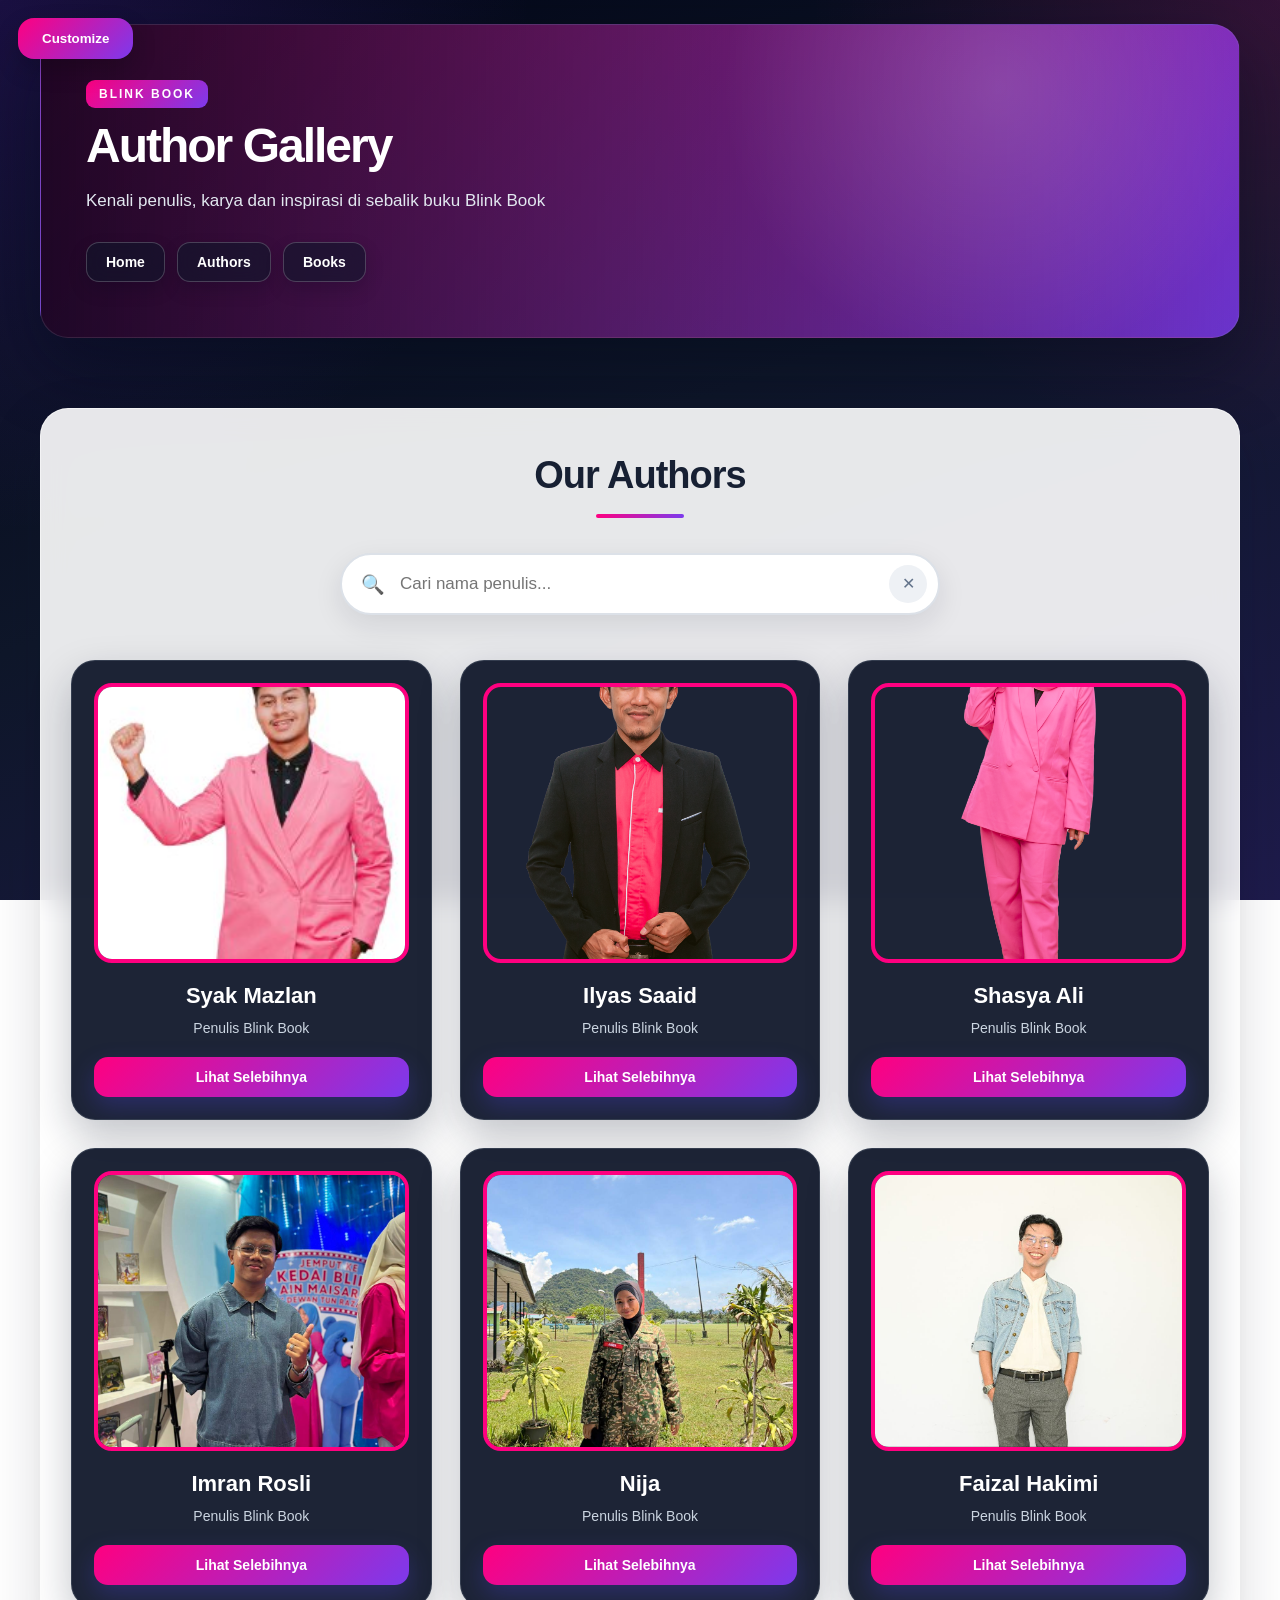
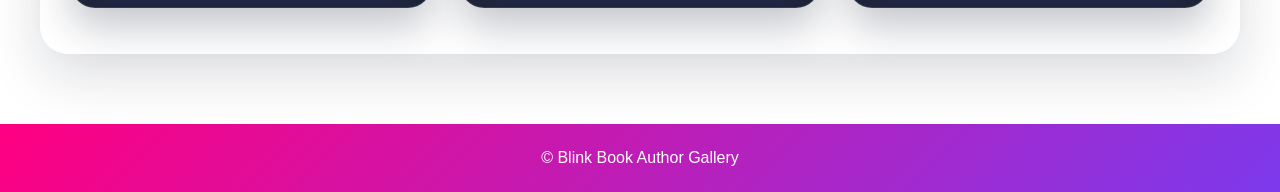
==== commit 5b3c430c: "Connect author cards to Google Sheets" ====
--- a/index.html
+++ b/index.html
@@ -513,3 +513,4 @@
 
 </body>
 </html>
+
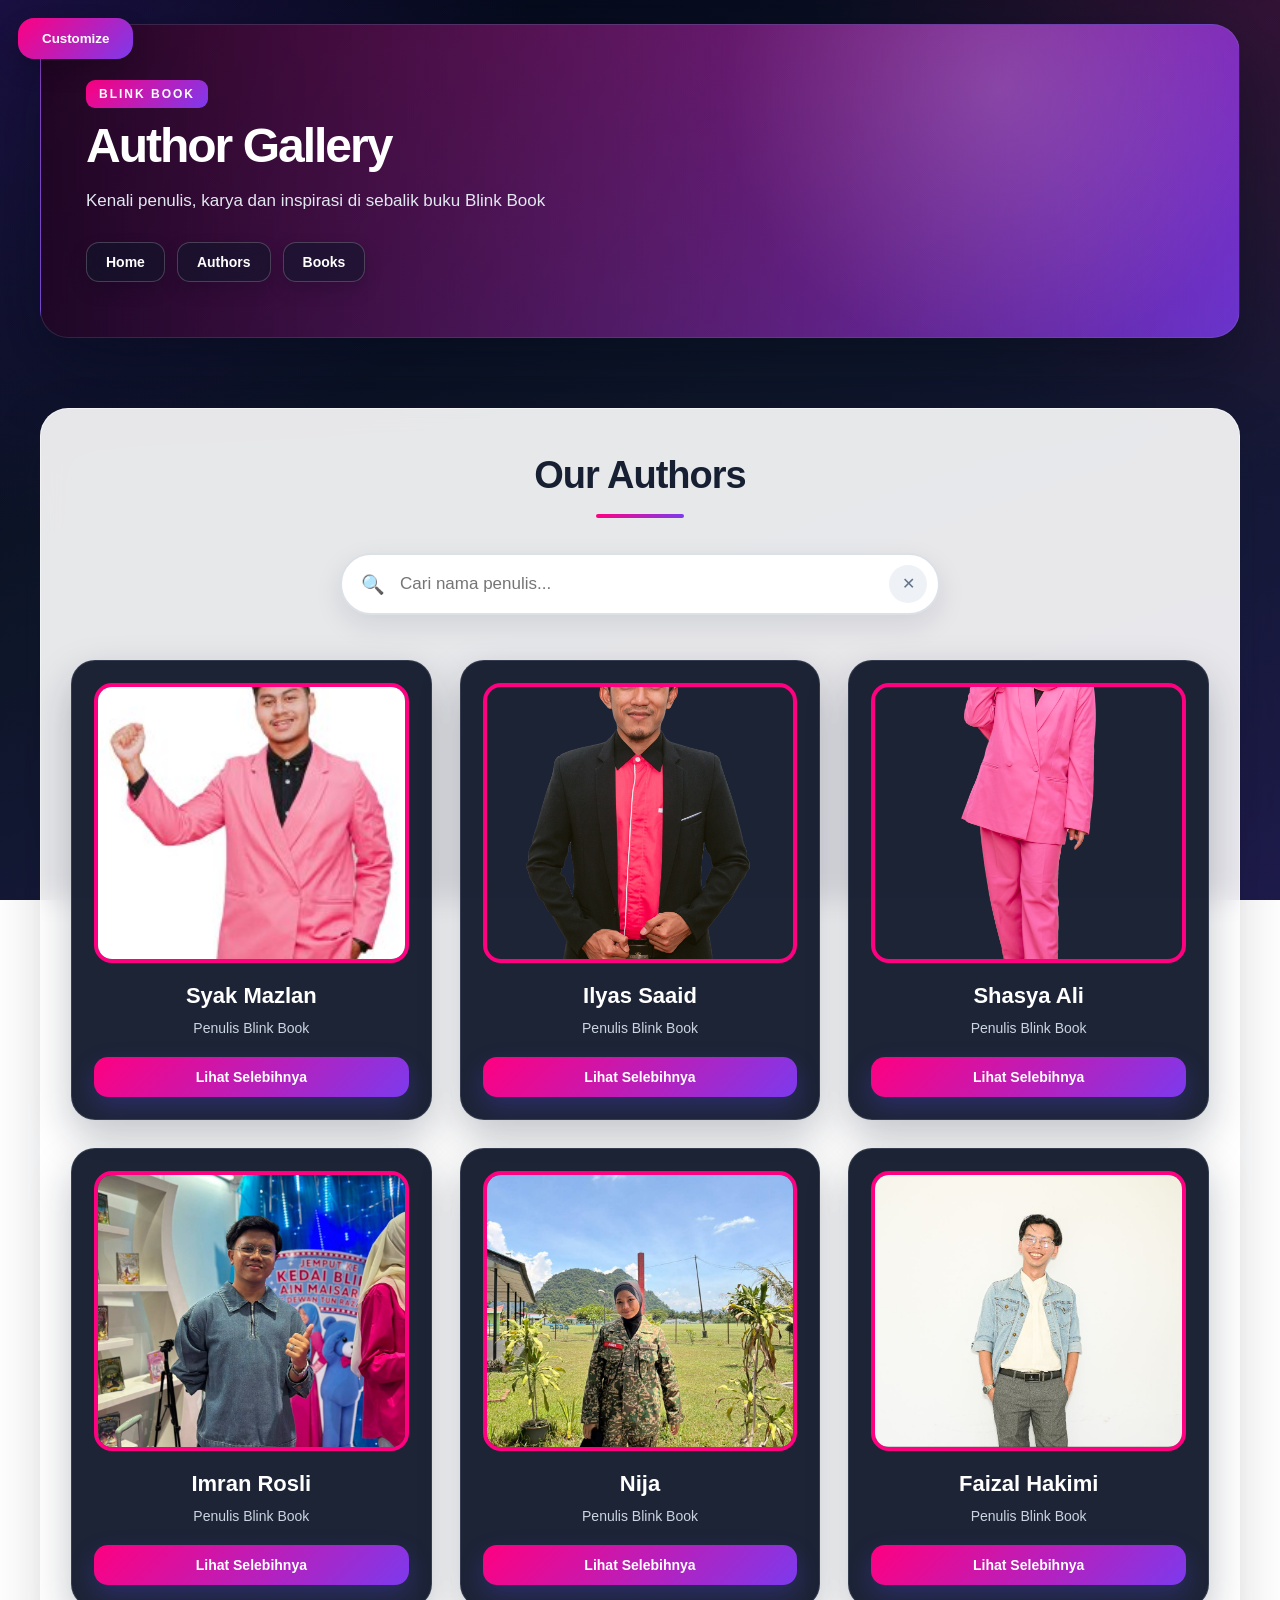
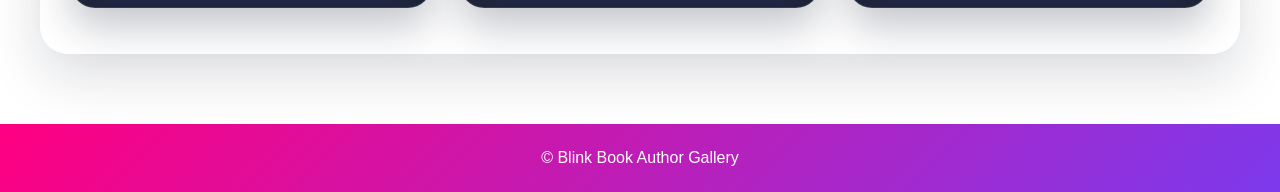
==== commit 0434f901: "index.html" ====
--- a/index.html
+++ b/index.html
@@ -431,85 +431,124 @@
 </footer>
 
 
+<script src="theme.js"></script>
+
 <script>
-const AUTHOR_API =
+const API_URL =
 "https://script.google.com/macros/s/AKfycbwXG94LnH_8srGevCU8A42thnM_oRN8QCMwi_e7RZXI9Lt9ZmchPI64t3RzLDdoUIqS/exec";
 
-async function loadAuthorsFromGoogleSheets() {
-    try {
-        const response = await fetch(AUTHOR_API);
-
-        if (!response.ok) {
-            throw new Error("Tidak dapat membaca data Google Sheets.");
+fetch(API_URL + "?time=" + Date.now())
+    .then(response => response.json())
+    .then(data => {
+        const syak = data.find(author =>
+            String(author.id).trim().toUpperCase() === "SYAK"
+        );
+
+        if (!syak) {
+            alert("Data SYAK tidak dijumpai dalam Google Sheets.");
+            return;
         }
 
-        const authors = await response.json();
         const cards = document.querySelectorAll(".author-grid .card");
 
-        authors.forEach(author => {
-            const authorName = String(author.NAMA || "").trim().toLowerCase();
-
-            cards.forEach(card => {
-                const cardNameElement = card.querySelector("h3");
-
-                if (!cardNameElement) return;
-
-                const cardName = cardNameElement.textContent.trim().toLowerCase();
-
-                if (cardName === authorName) {
-                    updateAuthorCard(card, author);
+        cards.forEach(card => {
+            const name = card.querySelector("h3");
+
+            if (
+                name &&
+                name.textContent.trim().toLowerCase() === "syak mazlan"
+            ) {
+                const role = card.querySelector("p");
+                const image = card.querySelector("img");
+                const button = card.querySelector(".more-btn");
+
+                name.textContent = String(syak.NAMA || "Syak Mazlan").trim();
+
+                role.textContent =
+                    String(syak.PERANAN || "Penulis Blink Book").trim();
+
+                const imagePath = String(syak.GAMBAR || "").trim();
+
+                if (imagePath) {
+                    image.src = imagePath;
                 }
-            });
+
+                button.onclick = function () {
+                    openAuthorPopup(
+                        String(syak.NAMA || "").trim(),
+                        String(syak.BIODATA || "").trim(),
+                        imagePath,
+                        "syak.html"
+                    );
+                };
+            }
         });
-
-    } catch (error) {
-        console.error("Ralat Google Sheets:", error);
-    }
-}
-
-function updateAuthorCard(card, author) {
-    const image = card.querySelector("img");
-    const name = card.querySelector("h3");
-    const role = card.querySelector("p");
-    const button = card.querySelector(".more-btn");
-
-    const authorId = String(author.id || "").trim().toLowerCase();
-    const authorName = String(author.NAMA || "").trim();
-    const authorRole = String(author.PERANAN || "").trim();
-    const authorImage = String(author.GAMBAR || "").trim();
-    const authorBio = String(author.BIODATA || "").trim();
-
-    if (image && authorImage) {
-        image.src = authorImage;
-        image.alt = authorName;
-    }
-
-    if (name && authorName) {
-        name.textContent = authorName;
-    }
-
-    if (role && authorRole) {
-        role.textContent = authorRole;
-    }
-
-    if (button) {
-        const profilePage = authorId + ".html";
-
-        button.onclick = function () {
-            openAuthorPopup(
-                authorName,
-                authorBio,
-                authorImage,
-                profilePage
-            );
-        };
-    }
-}
-
-document.addEventListener("DOMContentLoaded", loadAuthorsFromGoogleSheets);
+    })
+    .catch(error => {
+        alert("Google Sheets gagal disambungkan.");
+        console.error(error);
+    });
 </script>
 
-<script src="theme.js"></script>
+</body>
+</html><script src="theme.js"></script>
+
+<script>
+const API_URL =
+"https://script.google.com/macros/s/AKfycbwXG94LnH_8srGevCU8A42thnM_oRN8QCMwi_e7RZXI9Lt9ZmchPI64t3RzLDdoUIqS/exec";
+
+fetch(API_URL + "?time=" + Date.now())
+    .then(response => response.json())
+    .then(data => {
+        const syak = data.find(author =>
+            String(author.id).trim().toUpperCase() === "SYAK"
+        );
+
+        if (!syak) {
+            alert("Data SYAK tidak dijumpai dalam Google Sheets.");
+            return;
+        }
+
+        const cards = document.querySelectorAll(".author-grid .card");
+
+        cards.forEach(card => {
+            const name = card.querySelector("h3");
+
+            if (
+                name &&
+                name.textContent.trim().toLowerCase() === "syak mazlan"
+            ) {
+                const role = card.querySelector("p");
+                const image = card.querySelector("img");
+                const button = card.querySelector(".more-btn");
+
+                name.textContent = String(syak.NAMA || "Syak Mazlan").trim();
+
+                role.textContent =
+                    String(syak.PERANAN || "Penulis Blink Book").trim();
+
+                const imagePath = String(syak.GAMBAR || "").trim();
+
+                if (imagePath) {
+                    image.src = imagePath;
+                }
+
+                button.onclick = function () {
+                    openAuthorPopup(
+                        String(syak.NAMA || "").trim(),
+                        String(syak.BIODATA || "").trim(),
+                        imagePath,
+                        "syak.html"
+                    );
+                };
+            }
+        });
+    })
+    .catch(error => {
+        alert("Google Sheets gagal disambungkan.");
+        console.error(error);
+    });
+</script>
 
 </body>
 </html>
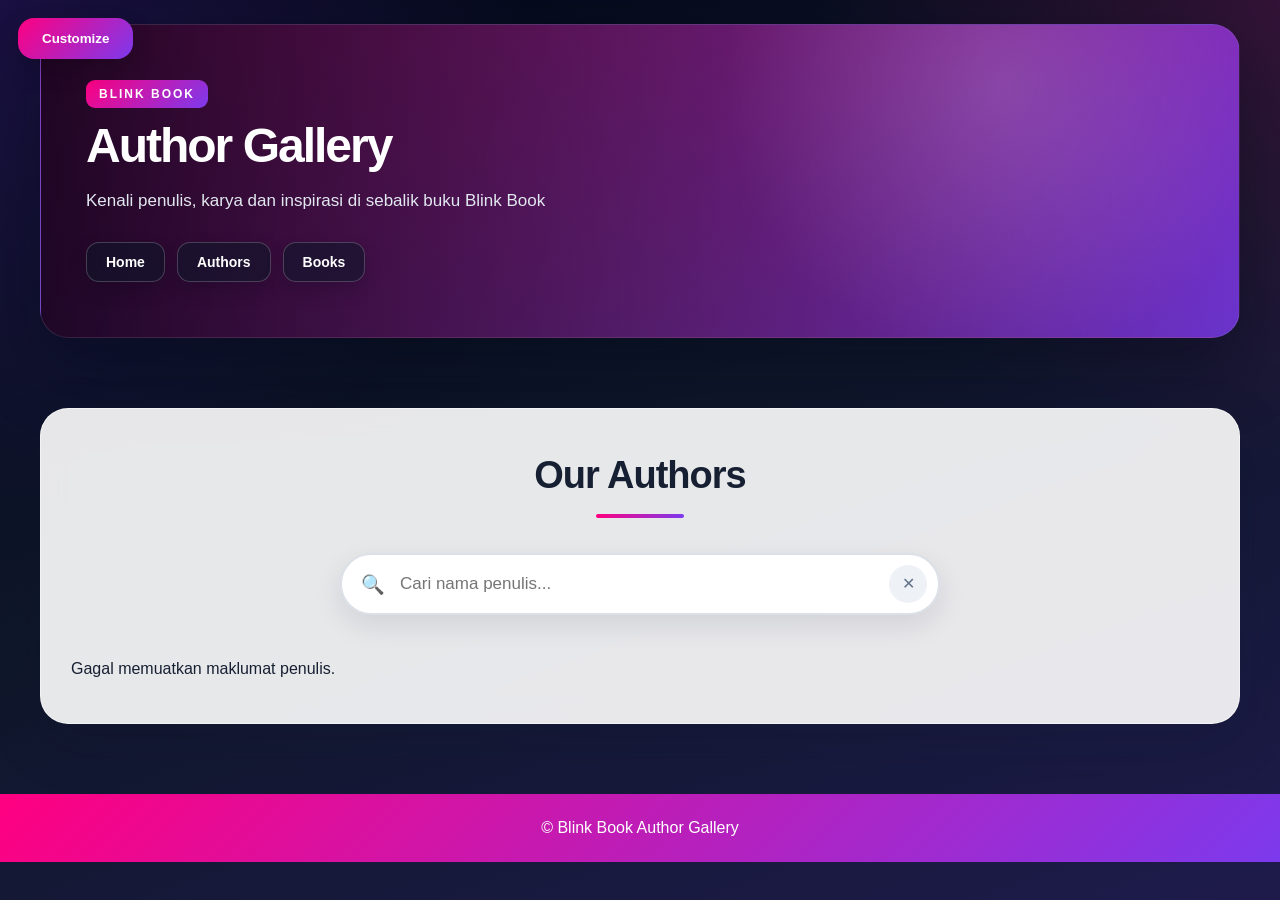
==== commit 1f0394f6: "index.html" ====
--- a/index.html
+++ b/index.html
@@ -244,7 +244,7 @@
 
 </div>
 
-    <div class="author-grid">
+ <div class="author-grid" id="authorGrid">
 
        <div class="card">
 
@@ -433,123 +433,117 @@
 
 <script src="theme.js"></script>
 
+
 <script>
 const API_URL =
 "https://script.google.com/macros/s/AKfycbwXG94LnH_8srGevCU8A42thnM_oRN8QCMwi_e7RZXI9Lt9ZmchPI64t3RzLDdoUIqS/exec";
 
-fetch(API_URL + "?time=" + Date.now())
-    .then(response => response.json())
-    .then(data => {
-        const syak = data.find(author =>
-            String(author.id).trim().toUpperCase() === "SYAK"
+const PROFILE_PAGES = {
+    SYAK: "syak.html",
+    ILYAS: "ilyas.html",
+    SHASYA: "shasya.html",
+    IMRAN: "imran.html",
+    NIJA: "nija.html",
+    FAIZAL: "faizal.html"
+};
+
+async function loadAuthors() {
+    const authorGrid = document.getElementById("authorGrid");
+
+    try {
+        authorGrid.innerHTML = "<p>Loading authors...</p>";
+
+        const response = await fetch(
+            API_URL + "?time=" + Date.now()
         );
 
-        if (!syak) {
-            alert("Data SYAK tidak dijumpai dalam Google Sheets.");
-            return;
+        if (!response.ok) {
+            throw new Error("Data tidak dapat dibaca.");
         }
 
-        const cards = document.querySelectorAll(".author-grid .card");
-
-        cards.forEach(card => {
-            const name = card.querySelector("h3");
-
-            if (
-                name &&
-                name.textContent.trim().toLowerCase() === "syak mazlan"
-            ) {
-                const role = card.querySelector("p");
-                const image = card.querySelector("img");
-                const button = card.querySelector(".more-btn");
-
-                name.textContent = String(syak.NAMA || "Syak Mazlan").trim();
-
-                role.textContent =
-                    String(syak.PERANAN || "Penulis Blink Book").trim();
-
-                const imagePath = String(syak.GAMBAR || "").trim();
-
-                if (imagePath) {
-                    image.src = imagePath;
-                }
-
-                button.onclick = function () {
-                    openAuthorPopup(
-                        String(syak.NAMA || "").trim(),
-                        String(syak.BIODATA || "").trim(),
-                        imagePath,
-                        "syak.html"
-                    );
-                };
+        const authors = await response.json();
+
+        authors.sort(function(a, b) {
+            return Number(a.ORDER || 999) - Number(b.ORDER || 999);
+        });
+
+        authorGrid.innerHTML = "";
+
+        authors.forEach(function(author) {
+            const id = String(author.id || "")
+                .trim()
+                .toUpperCase();
+
+            const name = String(author.NAMA || "").trim();
+            const role = String(author.PERANAN || "").trim();
+            const image = String(author.GAMBAR || "").trim();
+            const bio = String(author.BIODATA || "").trim();
+
+            if (!id || !name) {
+                return;
             }
+
+            const profilePage =
+                PROFILE_PAGES[id] || "#";
+
+            const card = document.createElement("div");
+            card.className = "card";
+            card.dataset.authorName = name.toLowerCase();
+
+            const authorImage = document.createElement("img");
+            authorImage.src = image;
+            authorImage.alt = name;
+
+            authorImage.onerror = function() {
+                this.src = "images/default-author.png";
+            };
+
+            const authorName = document.createElement("h3");
+            authorName.textContent = name;
+
+            const authorRole = document.createElement("p");
+            authorRole.textContent =
+                role || "Penulis Blink Book";
+
+            const button = document.createElement("button");
+            button.type = "button";
+            button.className = "more-btn";
+            button.textContent = "Lihat Selebihnya";
+
+            button.addEventListener("click", function() {
+                openAuthorPopup(
+                    name,
+                    bio,
+                    image,
+                    profilePage
+                );
+            });
+
+            card.appendChild(authorImage);
+            card.appendChild(authorName);
+            card.appendChild(authorRole);
+            card.appendChild(button);
+
+            authorGrid.appendChild(card);
         });
-    })
-    .catch(error => {
-        alert("Google Sheets gagal disambungkan.");
+
+        if (!authorGrid.children.length) {
+            authorGrid.innerHTML =
+                "<p>Tiada data penulis dijumpai.</p>";
+        }
+
+    } catch (error) {
         console.error(error);
-    });
+
+        authorGrid.innerHTML =
+            "<p>Gagal memuatkan maklumat penulis.</p>";
+    }
+}
+
+document.addEventListener("DOMContentLoaded", loadAuthors);
 </script>
 
-</body>
-</html><script src="theme.js"></script>
-
-<script>
-const API_URL =
-"https://script.google.com/macros/s/AKfycbwXG94LnH_8srGevCU8A42thnM_oRN8QCMwi_e7RZXI9Lt9ZmchPI64t3RzLDdoUIqS/exec";
-
-fetch(API_URL + "?time=" + Date.now())
-    .then(response => response.json())
-    .then(data => {
-        const syak = data.find(author =>
-            String(author.id).trim().toUpperCase() === "SYAK"
-        );
-
-        if (!syak) {
-            alert("Data SYAK tidak dijumpai dalam Google Sheets.");
-            return;
-        }
-
-        const cards = document.querySelectorAll(".author-grid .card");
-
-        cards.forEach(card => {
-            const name = card.querySelector("h3");
-
-            if (
-                name &&
-                name.textContent.trim().toLowerCase() === "syak mazlan"
-            ) {
-                const role = card.querySelector("p");
-                const image = card.querySelector("img");
-                const button = card.querySelector(".more-btn");
-
-                name.textContent = String(syak.NAMA || "Syak Mazlan").trim();
-
-                role.textContent =
-                    String(syak.PERANAN || "Penulis Blink Book").trim();
-
-                const imagePath = String(syak.GAMBAR || "").trim();
-
-                if (imagePath) {
-                    image.src = imagePath;
-                }
-
-                button.onclick = function () {
-                    openAuthorPopup(
-                        String(syak.NAMA || "").trim(),
-                        String(syak.BIODATA || "").trim(),
-                        imagePath,
-                        "syak.html"
-                    );
-                };
-            }
-        });
-    })
-    .catch(error => {
-        alert("Google Sheets gagal disambungkan.");
-        console.error(error);
-    });
-</script>
+<script src="theme.js"></script>
 
 </body>
 </html>
-
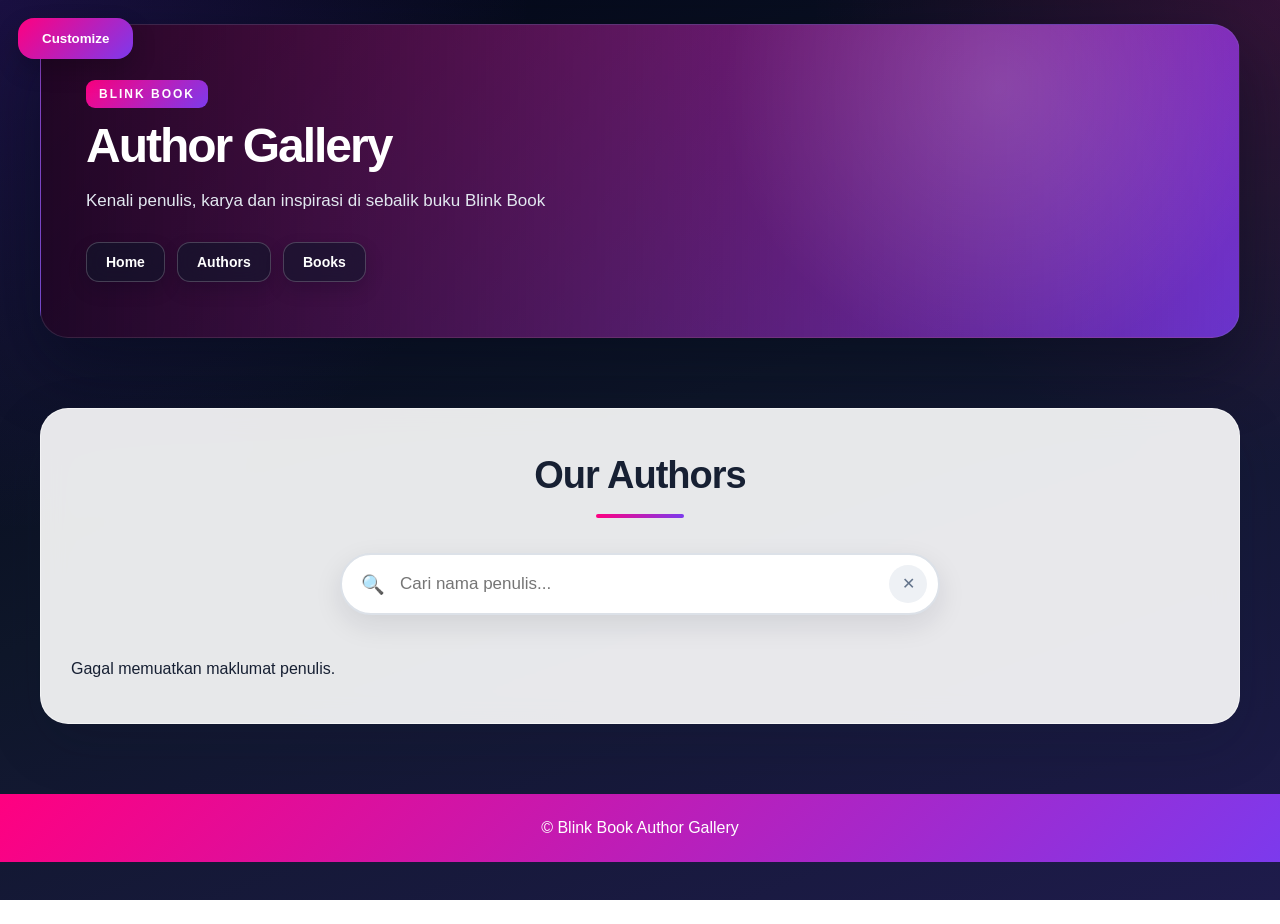
==== commit bd67b305: "Fix Google Sheets author loading" ====
--- a/index.html
+++ b/index.html
@@ -394,6 +394,7 @@
 </div>
 
     </div>
+    
 
 </section>
 
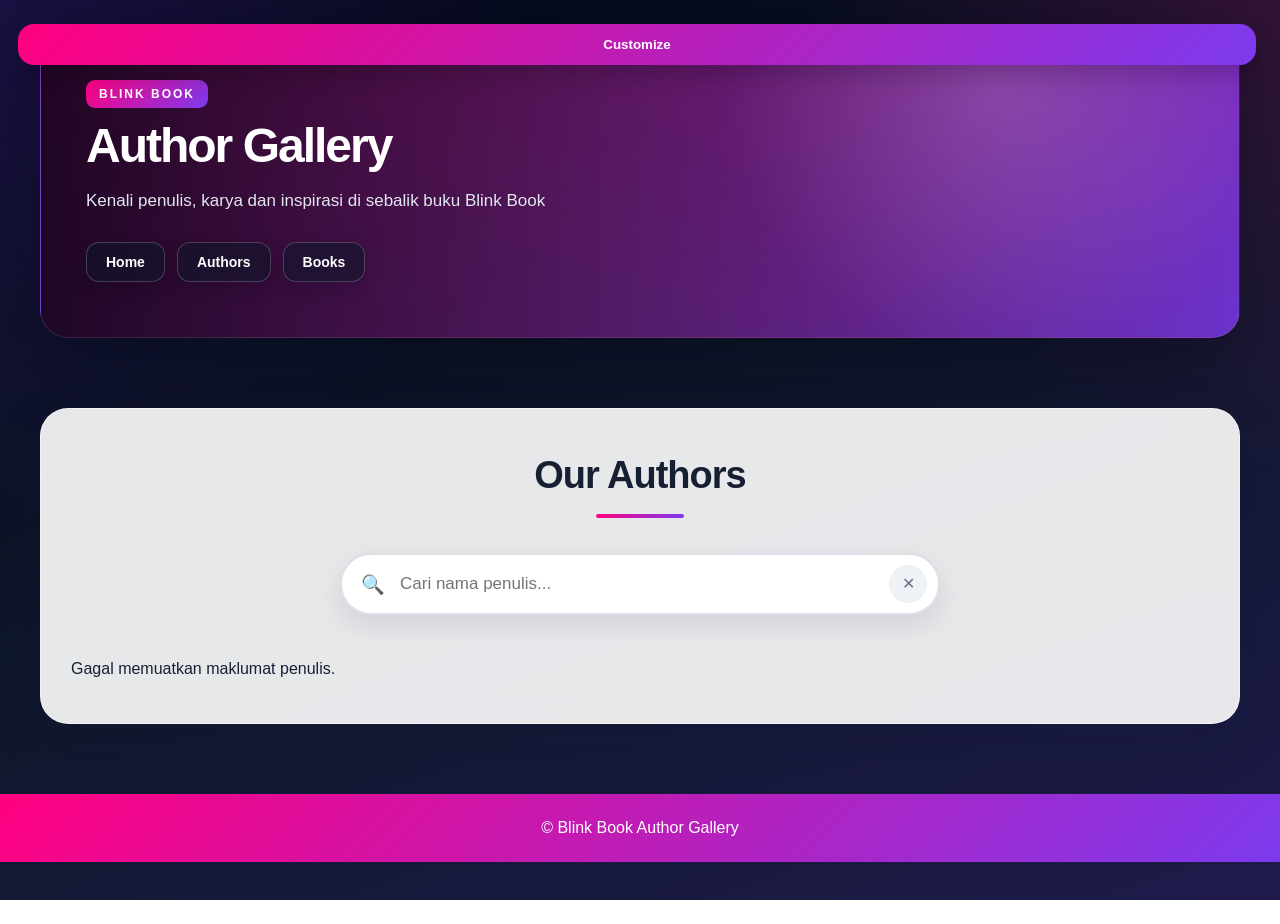
==== commit d398b9ab: "Index.html" ====
--- a/index.html
+++ b/index.html
@@ -14,8 +14,12 @@
 
 <!-- BUTANG CUSTOMIZE -->
 <button class="theme-btn" onclick="openTheme()">
-Customize
+    Customize
 </button>
+
+<a href="admin.html" class="admin-btn">
+    Edit / Tambah Penulis
+</a>
 
 
 <!-- POPUP THEME -->
--- a/style.css
+++ b/style.css
@@ -677,3 +677,16 @@
     }
 
 }
+.theme-btn{
+    position:fixed;
+    top:24px;
+    right:24px;
+    z-index:10000;
+}
+
+.admin-btn{
+    position:fixed;
+    top:24px;
+    right:160px;
+    z-index:9999;
+}
